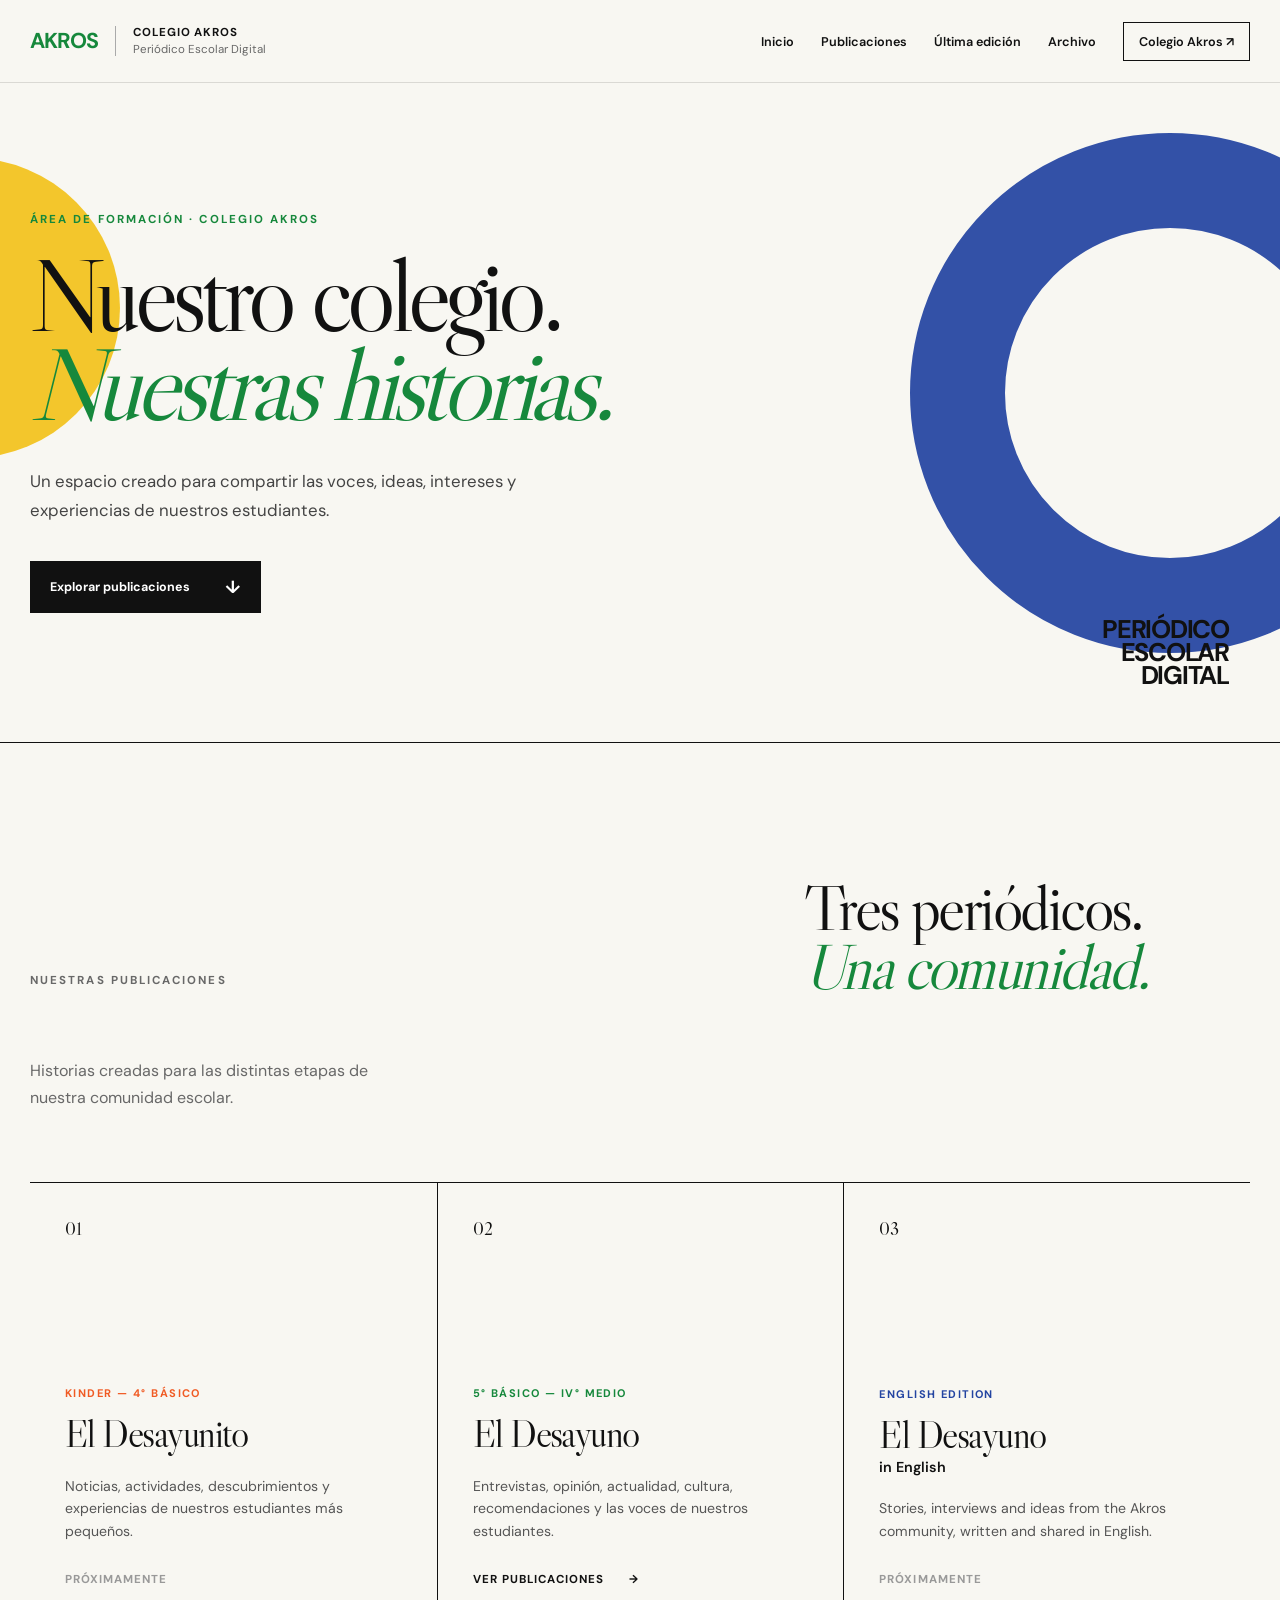
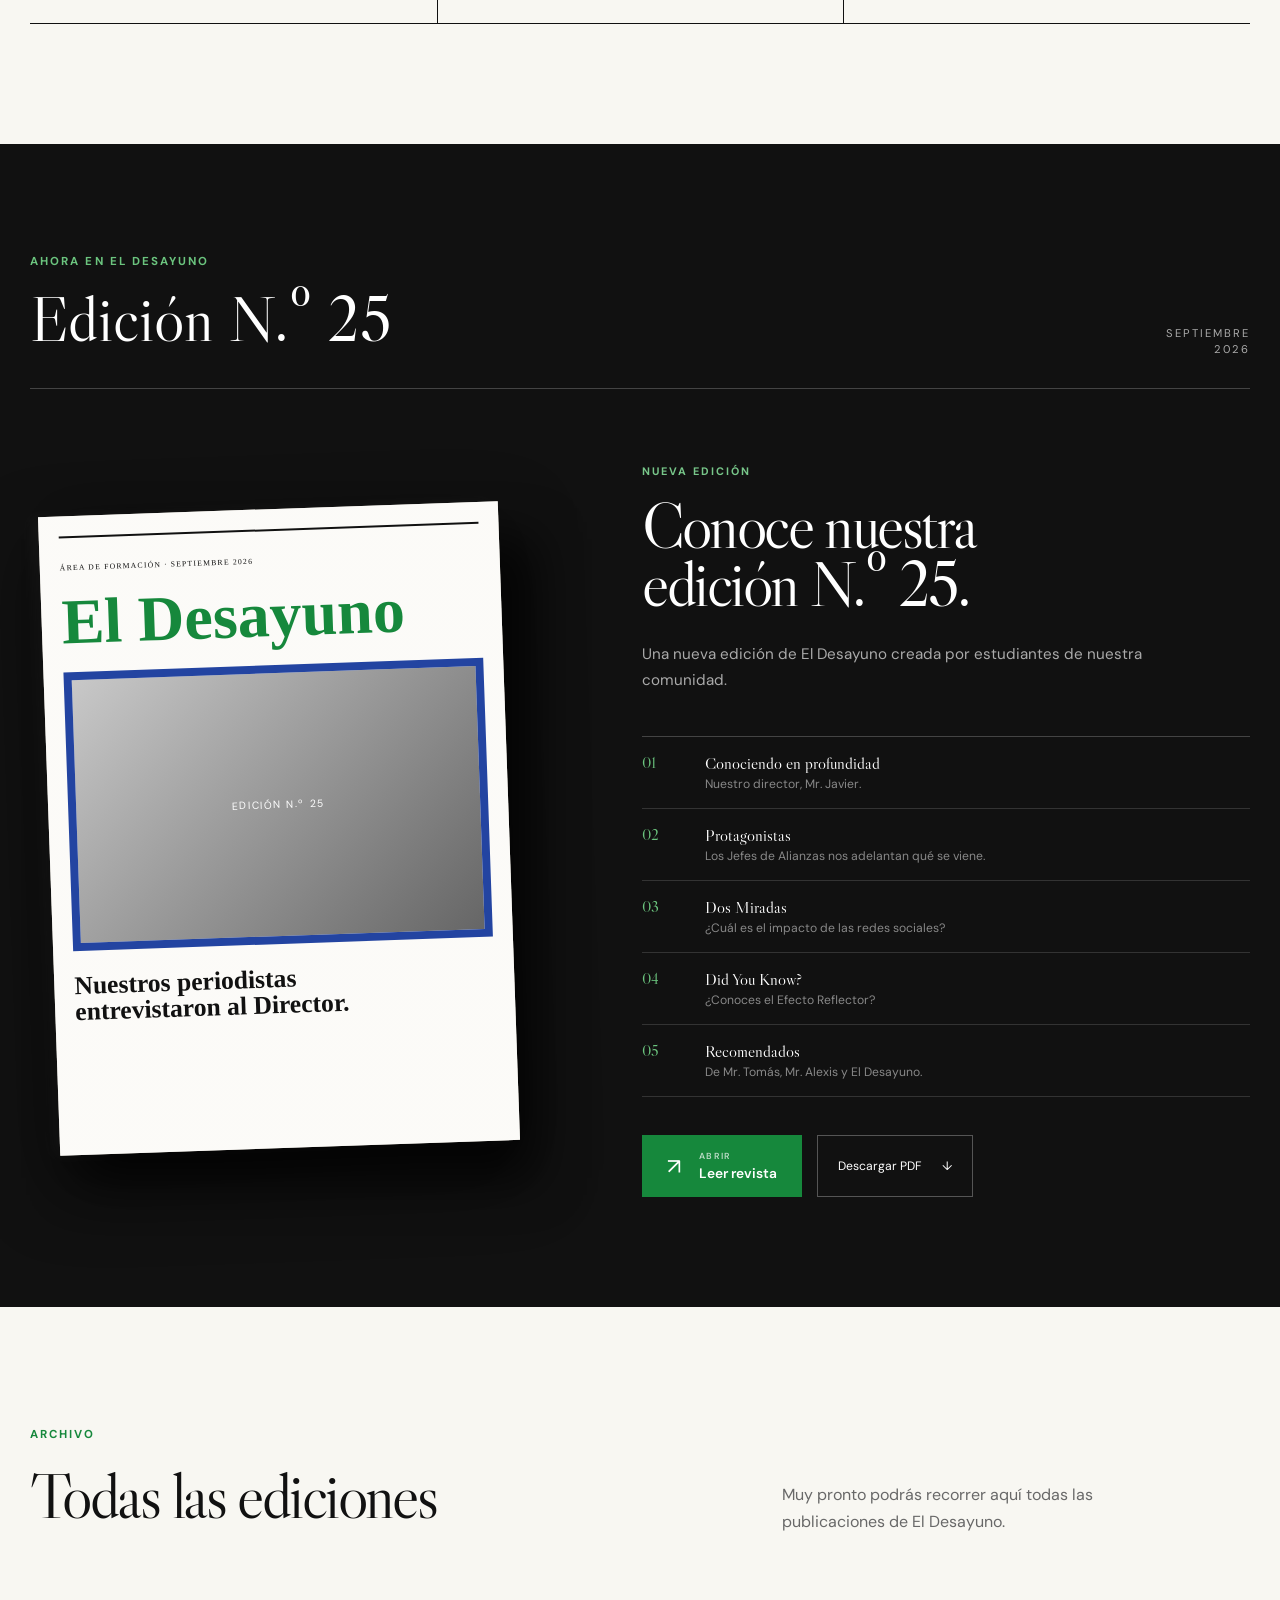
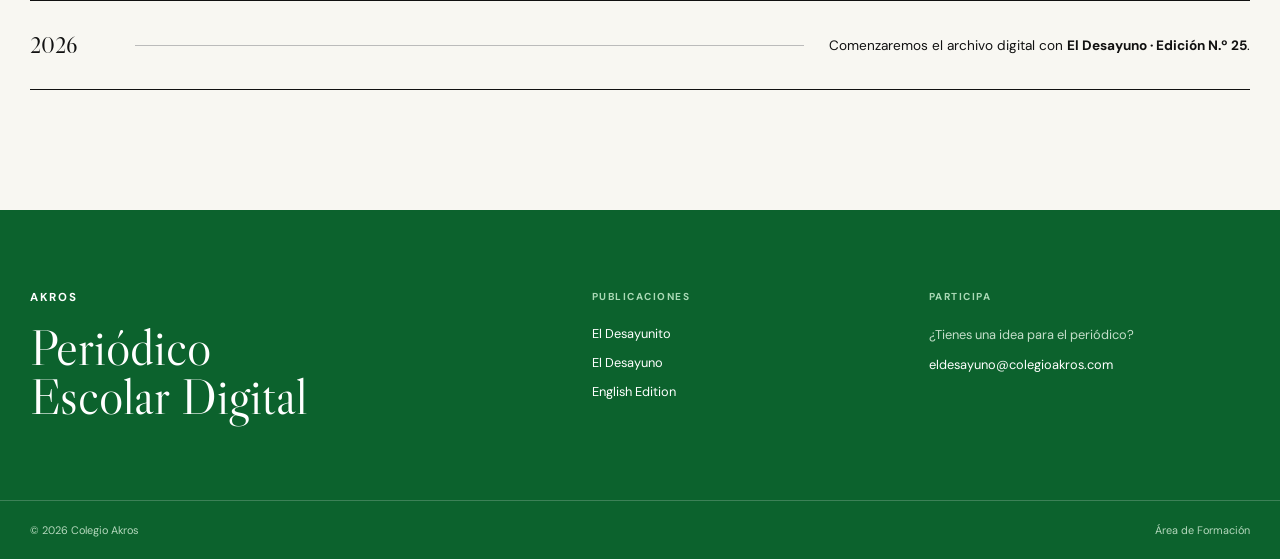
==== index.html @ 1c9f4690 "Despliegue Periódico Akros" ====
<!DOCTYPE html>
<html lang="es">
<head>
  <meta charset="UTF-8">

  <meta
    name="viewport"
    content="width=device-width, initial-scale=1.0"
  >

  <meta
    name="description"
    content="Periódico Escolar Digital del Colegio Akros. El Desayunito, El Desayuno y English Edition."
  >

  <title>Periódico Escolar Digital | Colegio Akros</title>

  <link rel="stylesheet" href="styles.css">
</head>

<body>

  <!-- =====================================================
       HEADER
  ====================================================== -->

  <header class="site-header">

    <div class="header-inner">

      <a href="index.html" class="brand" aria-label="Inicio">
        <div class="brand-mark">
          AKROS
        </div>

        <div class="brand-text">
          <span class="brand-school">Colegio Akros</span>
          <span class="brand-project">Periódico Escolar Digital</span>
        </div>
      </a>

      <button
        class="menu-button"
        id="menuButton"
        aria-label="Abrir menú"
        aria-expanded="false"
      >
        <span></span>
        <span></span>
        <span></span>
      </button>

      <nav class="main-nav" id="mainNav">
        <a href="#inicio">Inicio</a>
        <a href="#publicaciones">Publicaciones</a>
        <a href="#ultima-edicion">Última edición</a>
        <a href="#archivo">Archivo</a>

        <a
          href="https://www.colegioakros.cl/"
          target="_blank"
          rel="noopener noreferrer"
          class="nav-school"
        >
          Colegio Akros ↗
        </a>
      </nav>

    </div>

  </header>


  <main>

    <!-- =====================================================
         HERO
    ====================================================== -->

    <section class="hero" id="inicio">

      <div class="hero-decoration hero-decoration-left"></div>
      <div class="hero-decoration hero-decoration-right"></div>

      <div class="hero-content">

        <p class="eyebrow">
          Área de Formación · Colegio Akros
        </p>

        <h1>
          Nuestro colegio.<br>
          <em>Nuestras historias.</em>
        </h1>

        <p class="hero-description">
          Un espacio creado para compartir las voces, ideas,
          intereses y experiencias de nuestros estudiantes.
        </p>

        <a href="#publicaciones" class="primary-button">
          Explorar publicaciones
          <span>↓</span>
        </a>

      </div>

      <div class="hero-label">
        PERIÓDICO<br>
        ESCOLAR<br>
        DIGITAL
      </div>

    </section>


    <!-- =====================================================
         TRES PUBLICACIONES
    ====================================================== -->

    <section class="publications-section" id="publicaciones">

      <div class="section-heading">

        <p class="section-kicker">
          Nuestras publicaciones
        </p>

        <h2>
          Tres periódicos.<br>
          <span>Una comunidad.</span>
        </h2>

        <p>
          Historias creadas para las distintas etapas
          de nuestra comunidad escolar.
        </p>

      </div>


      <div class="publication-grid">

        <!-- DESAYUNITO -->

        <article class="publication-card desayunito-card">

          <div class="publication-number">
            01
          </div>

          <div class="publication-card-content">

            <span class="publication-audience">
              Kinder — 4° básico
            </span>

            <h3>El Desayunito</h3>

            <p>
              Noticias, actividades, descubrimientos y
              experiencias de nuestros estudiantes más pequeños.
            </p>

            <span class="publication-status">
              Próximamente
            </span>

          </div>

        </article>


        <!-- EL DESAYUNO -->

        <article class="publication-card desayuno-card">

          <div class="publication-number">
            02
          </div>

          <div class="publication-card-content">

            <span class="publication-audience">
              5° básico — IV° medio
            </span>

            <h3>El Desayuno</h3>

            <p>
              Entrevistas, opinión, actualidad, cultura,
              recomendaciones y las voces de nuestros estudiantes.
            </p>

            <a href="#ultima-edicion" class="publication-link">
              Ver publicaciones
              <span>→</span>
            </a>

          </div>

        </article>


        <!-- ENGLISH -->

        <article class="publication-card english-card">

          <div class="publication-number">
            03
          </div>

          <div class="publication-card-content">

            <span class="publication-audience">
              English Edition
            </span>

            <h3>
              El Desayuno
              <small>in English</small>
            </h3>

            <p>
              Stories, interviews and ideas from the Akros
              community, written and shared in English.
            </p>

            <span class="publication-status">
              Próximamente
            </span>

          </div>

        </article>

      </div>

    </section>


    <!-- =====================================================
         EDICIÓN DESTACADA
    ====================================================== -->

    <section class="featured-edition" id="ultima-edicion">

      <div class="featured-heading">

        <div>
          <p class="section-kicker">
            Ahora en El Desayuno
          </p>

          <h2>
            Edición N.º 25
          </h2>
        </div>

        <div class="featured-date">
          SEPTIEMBRE<br>
          2026
        </div>

      </div>


      <div class="featured-layout">

        <!-- PORTADA -->

        <div class="magazine-preview">

          <div class="magazine-shadow"></div>

          <div class="magazine-cover">

            <!--
              Más adelante reemplazaremos este contenido
              por la imagen real de la portada.
            -->

            <div class="cover-placeholder">

              <span class="cover-top">
                ÁREA DE FORMACIÓN · SEPTIEMBRE 2026
              </span>

              <h3>El Desayuno</h3>

              <div class="cover-image-placeholder">
                <span>EDICIÓN N.º 25</span>
              </div>

              <strong>
                Nuestros periodistas<br>
                entrevistaron al Director.
              </strong>

            </div>

          </div>

        </div>


        <!-- INFORMACIÓN -->

        <div class="featured-content">

          <span class="featured-tag">
            NUEVA EDICIÓN
          </span>

          <h3>
            Conoce nuestra<br>
            edición N.º 25.
          </h3>

          <p class="featured-intro">
            Una nueva edición de El Desayuno creada por
            estudiantes de nuestra comunidad.
          </p>


          <div class="edition-topics">

            <div class="topic">
              <span>01</span>

              <div>
                <strong>Conociendo en profundidad</strong>
                <p>Nuestro director, Mr. Javier.</p>
              </div>
            </div>


            <div class="topic">
              <span>02</span>

              <div>
                <strong>Protagonistas</strong>
                <p>
                  Los Jefes de Alianzas nos adelantan
                  qué se viene.
                </p>
              </div>
            </div>


            <div class="topic">
              <span>03</span>

              <div>
                <strong>Dos Miradas</strong>
                <p>
                  ¿Cuál es el impacto de las redes sociales?
                </p>
              </div>
            </div>


            <div class="topic">
              <span>04</span>

              <div>
                <strong>Did You Know?</strong>
                <p>¿Conoces el Efecto Reflector?</p>
              </div>
            </div>


            <div class="topic">
              <span>05</span>

              <div>
                <strong>Recomendados</strong>
                <p>
                  De Mr. Tomás, Mr. Alexis y El Desayuno.
                </p>
              </div>
            </div>

          </div>


          <div class="featured-actions">

            <a
              href="revista.html?edicion=25"
              class="read-button"
            >
              <span class="read-icon">↗</span>

              <span>
                <small>ABRIR</small>
                Leer revista
              </span>
            </a>

            <a
              href="ediciones/desayuno/25/el-desayuno-25.pdf"
              class="download-button"
              download
            >
              Descargar PDF
              <span>↓</span>
            </a>

          </div>

        </div>

      </div>

    </section>


    <!-- =====================================================
         ARCHIVO
    ====================================================== -->

    <section class="archive-section" id="archivo">

      <div class="archive-heading">

        <div>
          <p class="section-kicker">
            Archivo
          </p>

          <h2>
            Todas las ediciones
          </h2>
        </div>

        <p>
          Muy pronto podrás recorrer aquí todas las
          publicaciones de El Desayuno.
        </p>

      </div>


      <div class="archive-placeholder">

        <span>2026</span>

        <div class="archive-line"></div>

        <p>
          Comenzaremos el archivo digital con
          <strong>El Desayuno · Edición N.º 25</strong>.
        </p>

      </div>

    </section>

  </main>


  <!-- =====================================================
       FOOTER
  ====================================================== -->

  <footer class="site-footer">

    <div class="footer-main">

      <div class="footer-brand">

        <span class="footer-akros">
          AKROS
        </span>

        <h2>
          Periódico<br>
          Escolar Digital
        </h2>

      </div>


      <div class="footer-publications">

        <p>PUBLICACIONES</p>

        <a href="#publicaciones">
          El Desayunito
        </a>

        <a href="#ultima-edicion">
          El Desayuno
        </a>

        <a href="#publicaciones">
          English Edition
        </a>

      </div>


      <div class="footer-contact">

        <p>PARTICIPA</p>

        <span>
          ¿Tienes una idea para el periódico?
        </span>

        <a href="mailto:eldesayuno@colegioakros.com">
          eldesayuno@colegioakros.com
        </a>

      </div>

    </div>


    <div class="footer-bottom">

      <span>
        © 2026 Colegio Akros
      </span>

      <span>
        Área de Formación
      </span>

    </div>

  </footer>


  <script src="app.js"></script>

</body>
</html>
---- styles.css ----
/* =========================================================
   PERIÓDICO ESCOLAR DIGITAL · COLEGIO AKROS
   styles.css
========================================================= */

@import url('https://fonts.googleapis.com/css2?family=DM+Sans:wght@400;500;600;700&family=Libre+Caslon+Display&display=swap');

:root {
  --green: #16883c;
  --green-dark: #0c622d;
  --blue: #2344a1;
  --orange: #f05b24;
  --yellow: #f4c31c;
  --cream: #f3eddb;
  --paper: #f8f7f2;
  --white: #ffffff;
  --black: #111111;
  --grey: #686868;
  --light-grey: #deded9;

  --serif: "Libre Caslon Display", Georgia, serif;
  --sans: "DM Sans", Arial, sans-serif;

  --max-width: 1280px;
}

/* =========================================================
   RESET
========================================================= */

* {
  margin: 0;
  padding: 0;
  box-sizing: border-box;
}

html {
  scroll-behavior: smooth;
}

body {
  font-family: var(--sans);
  background: var(--paper);
  color: var(--black);
  overflow-x: hidden;
}

a {
  color: inherit;
  text-decoration: none;
}

button {
  font: inherit;
}

img {
  display: block;
  max-width: 100%;
}

/* =========================================================
   HEADER
========================================================= */

.site-header {
  position: sticky;
  top: 0;
  z-index: 1000;
  background: rgba(248, 247, 242, 0.95);
  backdrop-filter: blur(15px);
  border-bottom: 1px solid rgba(0, 0, 0, 0.12);
}

.header-inner {
  max-width: var(--max-width);
  min-height: 82px;
  margin: auto;
  padding: 0 30px;

  display: flex;
  align-items: center;
  justify-content: space-between;
}

.brand {
  display: flex;
  align-items: center;
  gap: 17px;
}

.brand-mark {
  font-size: 1.35rem;
  font-weight: 700;
  letter-spacing: -1px;
  color: var(--green);
}

.brand-text {
  display: flex;
  flex-direction: column;
  border-left: 1px solid #aaa;
  padding-left: 17px;
  line-height: 1.2;
}

.brand-school {
  font-size: 0.72rem;
  font-weight: 700;
  text-transform: uppercase;
  letter-spacing: 0.08em;
}

.brand-project {
  margin-top: 3px;
  color: var(--grey);
  font-size: 0.72rem;
}

.main-nav {
  display: flex;
  align-items: center;
  gap: 27px;

  font-size: 0.79rem;
  font-weight: 600;
}

.main-nav a {
  position: relative;
}

.main-nav a:not(.nav-school)::after {
  content: "";
  position: absolute;
  height: 1px;
  width: 0;
  left: 0;
  bottom: -5px;
  background: var(--black);
  transition: width 0.25s ease;
}

.main-nav a:hover::after {
  width: 100%;
}

.nav-school {
  border: 1px solid var(--black);
  padding: 10px 15px;
  transition: 0.2s;
}

.nav-school:hover {
  color: white;
  background: var(--black);
}

.menu-button {
  display: none;
  border: 0;
  background: transparent;
  cursor: pointer;
}

.menu-button span {
  display: block;
  width: 25px;
  height: 2px;
  margin: 5px;
  background: var(--black);
}

/* =========================================================
   HERO
========================================================= */

.hero {
  min-height: 660px;
  position: relative;
  overflow: hidden;

  display: flex;
  align-items: center;

  padding: 100px max(30px, calc((100vw - var(--max-width)) / 2 + 30px));

  border-bottom: 1px solid var(--black);
}

.hero-content {
  position: relative;
  z-index: 3;
  width: min(790px, 75%);
}

.eyebrow,
.section-kicker {
  color: var(--green);
  font-size: 0.72rem;
  font-weight: 700;
  text-transform: uppercase;
  letter-spacing: 0.18em;
}

.hero h1 {
  margin-top: 24px;

  font-family: var(--serif);
  font-size: clamp(4.4rem, 8vw, 7.7rem);
  line-height: 0.87;
  letter-spacing: -0.055em;
  font-weight: 400;
}

.hero h1 em {
  color: var(--green);
  font-style: italic;
  font-weight: 400;
}

.hero-description {
  width: min(520px, 100%);
  margin-top: 38px;

  font-size: 1.05rem;
  line-height: 1.7;
  color: #444;
}

.primary-button {
  display: inline-flex;
  align-items: center;
  gap: 35px;

  margin-top: 37px;
  padding: 15px 20px;

  color: white;
  background: var(--black);

  font-size: 0.78rem;
  font-weight: 700;

  transition: 0.25s;
}

.primary-button span {
  font-size: 1.1rem;
}

.primary-button:hover {
  background: var(--green);
}

.hero-label {
  position: absolute;
  right: 4%;
  bottom: 55px;

  z-index: 2;

  font-size: clamp(1.2rem, 2vw, 2rem);
  line-height: 0.9;
  font-weight: 700;
  text-align: right;
  letter-spacing: -0.05em;
}

.hero-decoration {
  position: absolute;
  border-radius: 50%;
  opacity: 0.92;
}

.hero-decoration-left {
  width: 300px;
  height: 300px;
  left: -180px;
  top: 75px;
  background: var(--yellow);
}

.hero-decoration-right {
  width: 520px;
  height: 520px;
  right: -150px;
  top: 50px;
  border: 95px solid var(--blue);
}

/* =========================================================
   PUBLICACIONES
========================================================= */

.publications-section {
  max-width: var(--max-width);
  margin: auto;
  padding: 120px 30px;
}

.section-heading {
  display: grid;
  grid-template-columns: 1.6fr 1fr;
  gap: 60px;
  align-items: end;
  margin-bottom: 65px;
}

.section-heading h2 {
  margin-top: 16px;
  font-family: var(--serif);
  font-weight: 400;
  font-size: clamp(3.2rem, 5vw, 5.4rem);
  line-height: 0.92;
  letter-spacing: -0.04em;
}

.section-heading h2 span {
  color: var(--green);
  font-style: italic;
}

.section-heading > p {
  max-width: 390px;
  padding-bottom: 6px;
  line-height: 1.7;
  color: var(--grey);
}

.publication-grid {
  display: grid;
  grid-template-columns: repeat(3, 1fr);
  border-top: 1px solid var(--black);
  border-bottom: 1px solid var(--black);
}

.publication-card {
  min-height: 440px;
  position: relative;
  padding: 35px;

  display: flex;
  flex-direction: column;
  justify-content: space-between;

  transition:
    transform 0.25s ease,
    background 0.25s ease;
}

.publication-card + .publication-card {
  border-left: 1px solid var(--black);
}

.publication-card:hover {
  transform: translateY(-8px);
}

.desayunito-card:hover {
  background: #fff1dd;
}

.desayuno-card:hover {
  background: #e8f2e7;
}

.english-card:hover {
  background: #e8edfa;
}

.publication-number {
  font-family: var(--serif);
  font-size: 1.1rem;
}

.publication-card-content {
  margin-top: auto;
}

.publication-audience {
  display: inline-block;
  margin-bottom: 16px;

  font-size: 0.69rem;
  font-weight: 700;
  letter-spacing: 0.13em;
  text-transform: uppercase;
}

.desayunito-card .publication-audience {
  color: var(--orange);
}

.desayuno-card .publication-audience {
  color: var(--green);
}

.english-card .publication-audience {
  color: var(--blue);
}

.publication-card h3 {
  font-family: var(--serif);
  font-size: clamp(2.4rem, 3vw, 3.5rem);
  font-weight: 400;
  letter-spacing: -0.04em;
  line-height: 0.95;
}

.publication-card h3 small {
  display: block;
  margin-top: 8px;
  font-family: var(--sans);
  font-size: 0.9rem;
  font-weight: 600;
  letter-spacing: 0;
}

.publication-card p {
  margin-top: 22px;
  line-height: 1.6;
  color: #555;
  font-size: 0.88rem;
}

.publication-link,
.publication-status {
  display: inline-flex;
  margin-top: 30px;

  font-size: 0.72rem;
  font-weight: 700;
  text-transform: uppercase;
  letter-spacing: 0.09em;
}

.publication-link {
  align-items: center;
  gap: 25px;
}

.publication-link span {
  transition: transform 0.2s;
}

.publication-link:hover span {
  transform: translateX(7px);
}

.publication-status {
  color: #999;
}

/* =========================================================
   EDICIÓN DESTACADA
========================================================= */

.featured-edition {
  background: #111;
  color: white;
  padding: 110px max(30px, calc((100vw - var(--max-width)) / 2 + 30px));
}

.featured-heading {
  display: flex;
  justify-content: space-between;
  align-items: end;

  padding-bottom: 30px;
  border-bottom: 1px solid #444;
}

.featured-heading .section-kicker {
  color: #6bc47e;
}

.featured-heading h2 {
  margin-top: 10px;

  font-family: var(--serif);
  font-size: clamp(3rem, 5vw, 5rem);
  font-weight: 400;
}

.featured-date {
  color: #aaa;
  text-align: right;
  font-size: 0.7rem;
  line-height: 1.5;
  letter-spacing: 0.18em;
}

.featured-layout {
  display: grid;
  grid-template-columns: minmax(320px, 0.9fr) minmax(420px, 1.1fr);
  gap: clamp(60px, 9vw, 140px);
  align-items: center;

  padding-top: 70px;
}

/* Revista */

.magazine-preview {
  position: relative;
  width: min(100%, 460px);
  margin: auto;
}

.magazine-shadow {
  position: absolute;
  inset: 30px -25px -30px 30px;
  background: rgba(0, 0, 0, 0.65);
  filter: blur(25px);
}

.magazine-cover {
  position: relative;
  z-index: 2;

  aspect-ratio: 0.72;
  padding: 20px;

  color: var(--black);
  background:
    linear-gradient(rgba(255,255,255,.8), rgba(255,255,255,.8)),
    #eee9dd;

  box-shadow:
    0 30px 70px rgba(0,0,0,.55),
    -8px 0 15px rgba(255,255,255,.04);

  transform: rotate(-2deg);
  transition: transform 0.35s ease;
}

.magazine-preview:hover .magazine-cover {
  transform: rotate(0deg) translateY(-6px);
}

.cover-placeholder {
  height: 100%;
  border-top: 2px solid var(--black);
  padding-top: 16px;
}

.cover-top {
  font-family: Georgia, serif;
  font-size: 0.48rem;
  letter-spacing: 0.16em;
}

.cover-placeholder h3 {
  color: var(--green);
  margin: 15px 0 18px;

  font-family: Georgia, serif;
  font-size: clamp(3rem, 5vw, 5rem);
  line-height: 1;
}

.cover-image-placeholder {
  height: 48%;
  margin-bottom: 22px;

  display: flex;
  justify-content: center;
  align-items: center;

  border: 8px solid var(--blue);
  background:
    linear-gradient(135deg, #c8c8c8, #666);

  color: white;
  font-size: 0.65rem;
  letter-spacing: 0.15em;
}

.cover-placeholder strong {
  font-family: Georgia, serif;
  font-size: clamp(1.3rem, 2vw, 2rem);
  line-height: 1;
}

/* Contenido edición */

.featured-tag {
  color: #78c78a;
  font-size: 0.68rem;
  font-weight: 700;
  letter-spacing: 0.18em;
}

.featured-content > h3 {
  margin-top: 17px;

  font-family: var(--serif);
  font-size: clamp(3.3rem, 5vw, 5.5rem);
  line-height: 0.9;
  font-weight: 400;
  letter-spacing: -0.04em;
}

.featured-intro {
  max-width: 500px;
  margin-top: 30px;

  color: #aaa;
  font-size: 0.95rem;
  line-height: 1.7;
}

.edition-topics {
  margin-top: 42px;
  border-top: 1px solid #444;
}

.topic {
  display: grid;
  grid-template-columns: 48px 1fr;
  gap: 15px;

  padding: 16px 0;
  border-bottom: 1px solid #333;
}

.topic > span {
  color: #6bc47e;
  font-family: var(--serif);
  font-size: 0.95rem;
}

.topic strong {
  display: block;
  font-family: var(--serif);
  font-size: 1.05rem;
  font-weight: 400;
}

.topic p {
  margin-top: 3px;
  color: #888;
  font-size: 0.76rem;
}

.featured-actions {
  display: flex;
  gap: 15px;
  margin-top: 38px;
}

.read-button {
  display: flex;
  align-items: center;
  gap: 18px;

  background: var(--green);
  padding: 15px 25px;

  transition: 0.25s;
}

.read-button:hover {
  background: #20a34b;
  transform: translateY(-2px);
}

.read-icon {
  font-size: 1.4rem;
}

.read-button small {
  display: block;
  margin-bottom: 2px;

  font-size: 0.55rem;
  letter-spacing: 0.13em;
  opacity: 0.7;
}

.read-button span:last-child {
  font-size: 0.86rem;
  font-weight: 600;
}

.download-button {
  display: flex;
  align-items: center;
  gap: 20px;

  border: 1px solid #555;
  padding: 15px 20px;

  font-size: 0.76rem;
  transition: 0.2s;
}

.download-button:hover {
  border-color: white;
}

/* =========================================================
   ARCHIVO
========================================================= */

.archive-section {
  max-width: var(--max-width);
  margin: auto;
  padding: 120px 30px;
}

.archive-heading {
  display: grid;
  grid-template-columns: 1.5fr 1fr;
  gap: 50px;
  align-items: end;
}

.archive-heading h2 {
  margin-top: 14px;

  font-family: var(--serif);
  font-size: clamp(3rem, 5vw, 5rem);
  font-weight: 400;
  letter-spacing: -0.04em;
}

.archive-heading > p {
  max-width: 390px;
  color: var(--grey);
  line-height: 1.7;
}

.archive-placeholder {
  display: grid;
  grid-template-columns: 80px 1fr auto;
  gap: 25px;
  align-items: center;

  margin-top: 65px;
  padding: 30px 0;

  border-top: 1px solid var(--black);
  border-bottom: 1px solid var(--black);
}

.archive-placeholder > span {
  font-family: var(--serif);
  font-size: 1.4rem;
}

.archive-line {
  height: 1px;
  background: #bbb;
}

.archive-placeholder p {
  font-size: 0.85rem;
}

/* =========================================================
   FOOTER
========================================================= */

.site-footer {
  color: white;
  background: var(--green-dark);
}

.footer-main {
  max-width: var(--max-width);
  margin: auto;
  padding: 80px 30px;

  display: grid;
  grid-template-columns: 1.5fr 0.8fr 1fr;
  gap: 80px;
}

.footer-akros {
  display: block;
  margin-bottom: 18px;

  font-size: 0.72rem;
  font-weight: 700;
  letter-spacing: 0.15em;
}

.footer-brand h2 {
  font-family: var(--serif);
  font-size: clamp(2.5rem, 4vw, 4rem);
  line-height: 0.95;
  font-weight: 400;
}

.footer-publications,
.footer-contact {
  display: flex;
  flex-direction: column;
  gap: 12px;

  font-size: 0.8rem;
}

.footer-publications > p,
.footer-contact > p {
  margin-bottom: 10px;

  color: #aad9b5;
  font-size: 0.63rem;
  font-weight: 700;
  letter-spacing: 0.15em;
}

.footer-publications a:hover,
.footer-contact a:hover {
  text-decoration: underline;
}

.footer-contact span {
  color: #c5dfcb;
  line-height: 1.5;
}

.footer-bottom {
  max-width: var(--max-width);
  margin: auto;
  padding: 22px 30px;

  display: flex;
  justify-content: space-between;

  border-top: 1px solid rgba(255,255,255,.2);

  color: #b5d8bd;
  font-size: 0.68rem;
}

/* =========================================================
   RESPONSIVE
========================================================= */

@media (max-width: 900px) {

  .menu-button {
    display: block;
  }

  .main-nav {
    display: none;

    position: absolute;
    top: 82px;
    left: 0;
    right: 0;

    padding: 25px 30px;
    flex-direction: column;
    align-items: stretch;
    gap: 20px;

    background: var(--paper);
    border-bottom: 1px solid var(--black);
  }

  .main-nav.open {
    display: flex;
  }

  .nav-school {
    text-align: center;
  }

  .hero {
    min-height: 620px;
  }

  .hero-content {
    width: 100%;
  }

  .hero-label {
    display: none;
  }

  .hero-decoration-right {
    opacity: 0.18;
  }

  .section-heading,
  .archive-heading {
    grid-template-columns: 1fr;
    gap: 25px;
  }

  .publication-grid {
    grid-template-columns: 1fr;
  }

  .publication-card {
    min-height: 330px;
  }

  .publication-card + .publication-card {
    border-left: 0;
    border-top: 1px solid var(--black);
  }

  .featured-layout {
    grid-template-columns: 1fr;
  }

  .magazine-preview {
    width: min(80%, 430px);
  }

  .footer-main {
    grid-template-columns: 1fr 1fr;
  }

  .footer-brand {
    grid-column: 1 / -1;
  }
}

@media (max-width: 600px) {

  .header-inner {
    min-height: 70px;
    padding: 0 20px;
  }

  .brand-text {
    display: none;
  }

  .main-nav {
    top: 70px;
  }

  .hero {
    min-height: 590px;
    padding: 80px 20px;
  }

  .hero h1 {
    font-size: clamp(3.6rem, 17vw, 5.2rem);
  }

  .hero-description {
    font-size: 0.94rem;
  }

  .publications-section,
  .archive-section {
    padding: 85px 20px;
  }

  .publication-card {
    padding: 28px 20px;
  }

  .featured-edition {
    padding: 80px 20px;
  }

  .featured-heading {
    align-items: start;
  }

  .featured-date {
    font-size: 0.55rem;
  }

  .magazine-preview {
    width: 92%;
  }

  .featured-actions {
    flex-direction: column;
  }

  .read-button,
  .download-button {
    justify-content: center;
  }

  .archive-placeholder {
    grid-template-columns: 1fr;
  }

  .archive-line {
    display: none;
  }

  .footer-main {
    padding: 60px 20px;
    grid-template-columns: 1fr;
    gap: 45px;
  }

  .footer-brand {
    grid-column: auto;
  }

  .footer-bottom {
    padding: 20px;
    flex-direction: column;
    gap: 7px;
  }
}
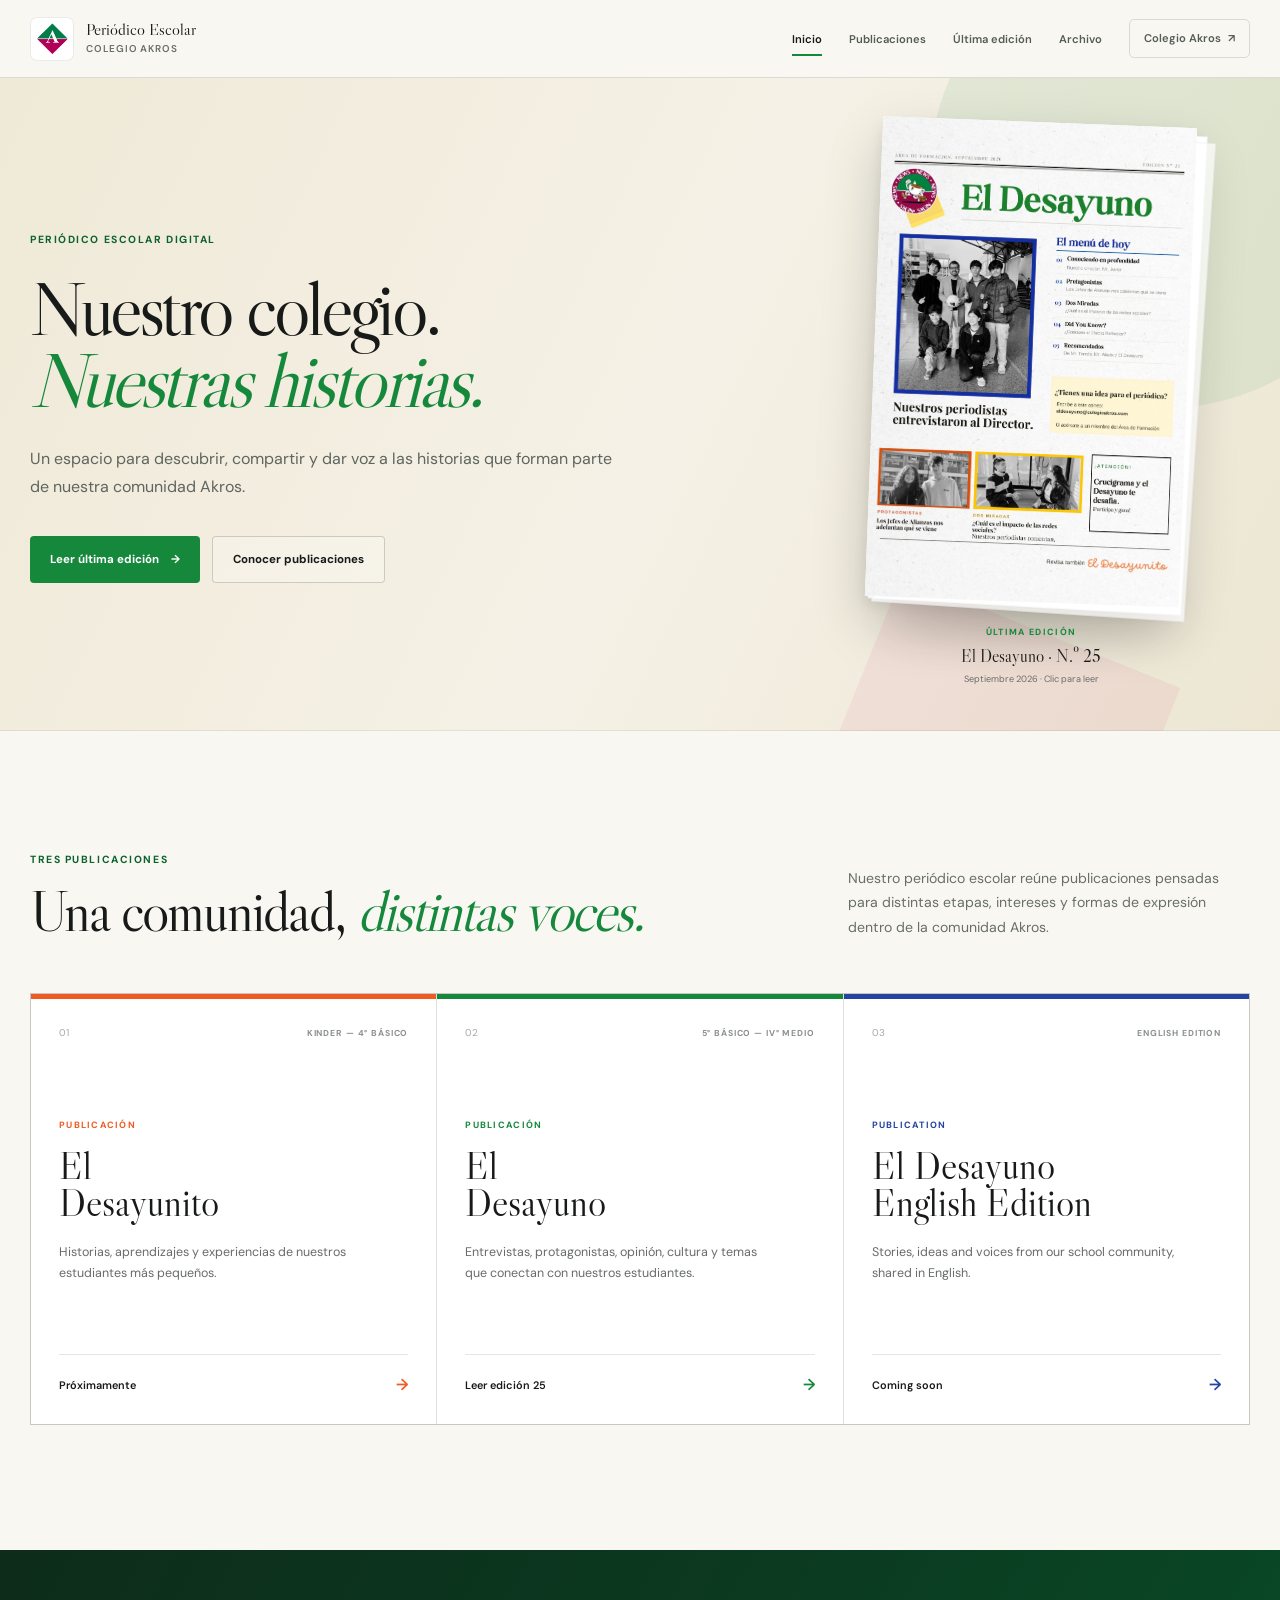
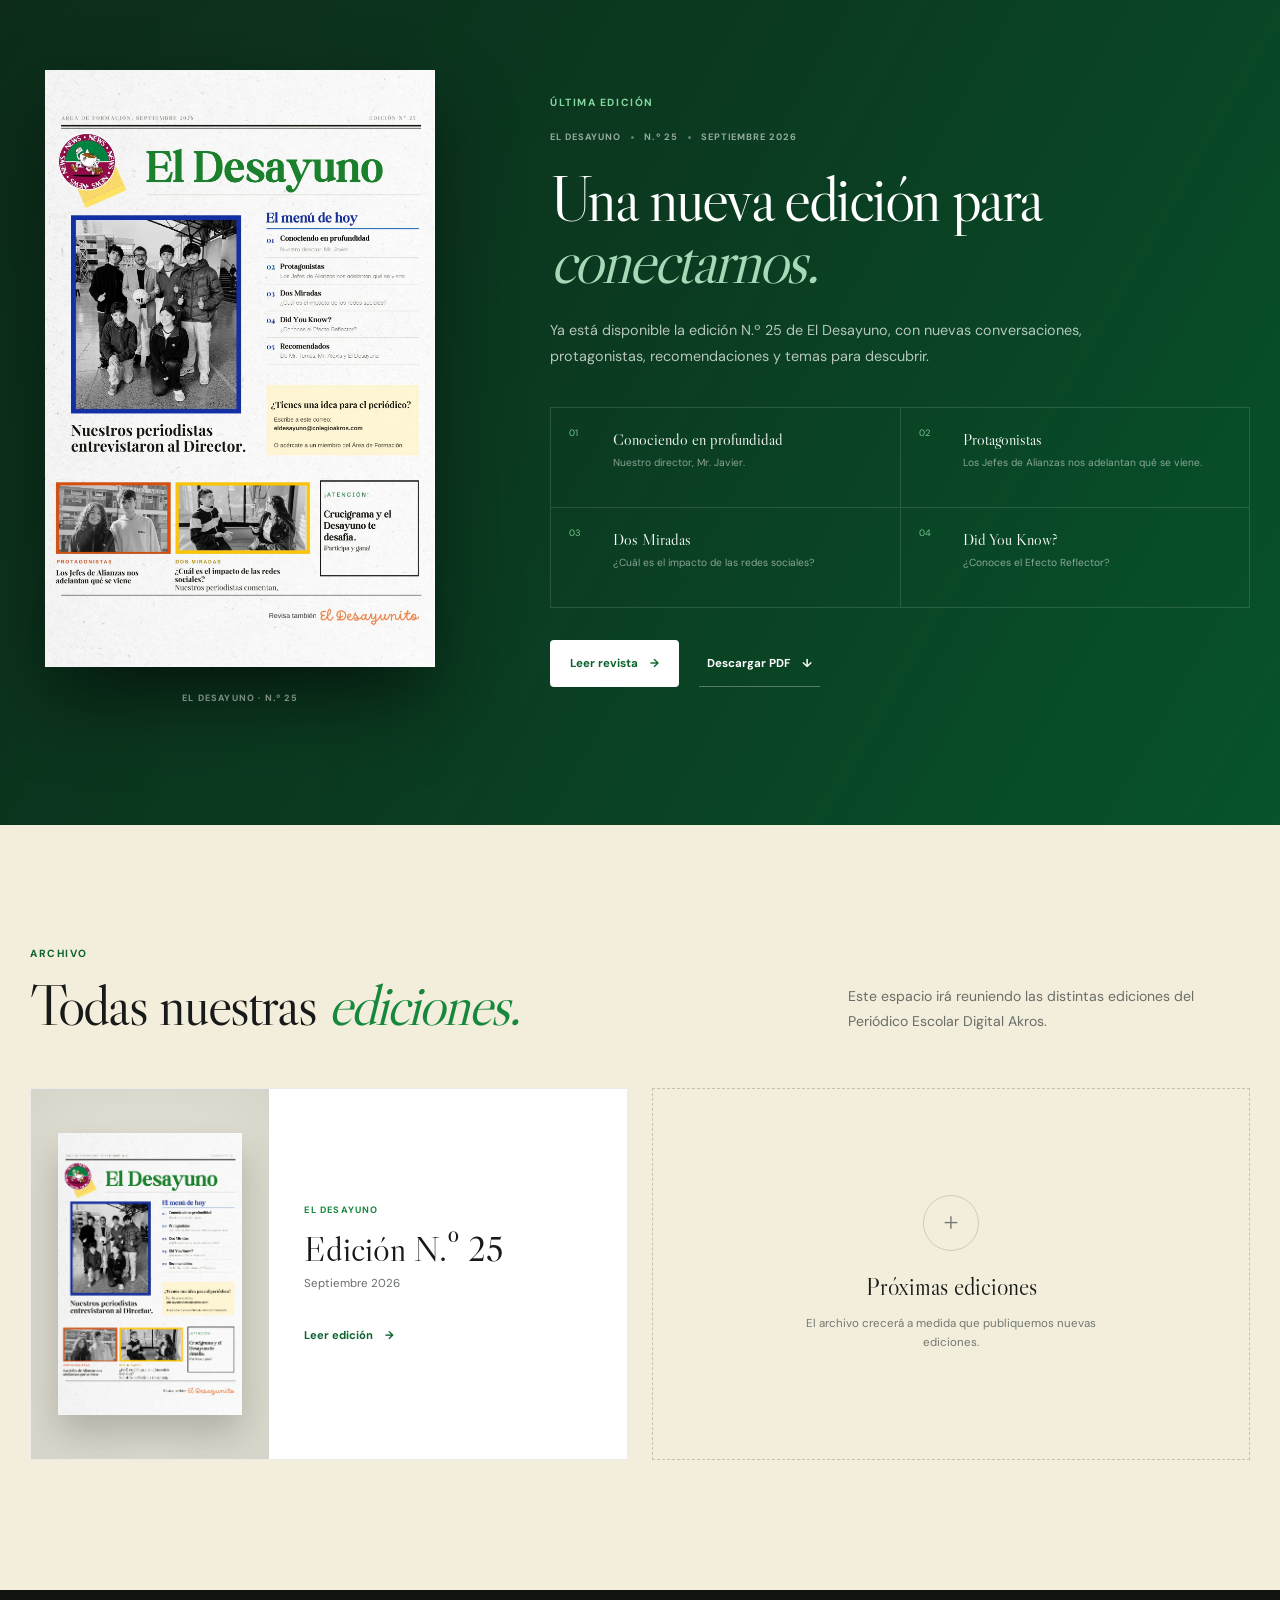
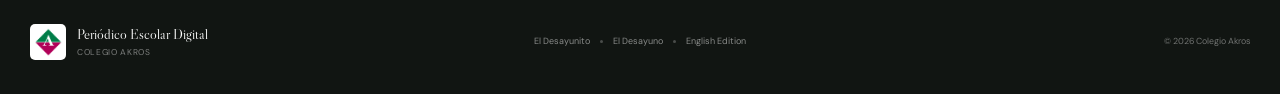
==== commit f4208686: "Mejora index.html" ====
--- a/index.html
+++ b/index.html
@@ -1,5 +1,6 @@
 <!DOCTYPE html>
 <html lang="es">
+
 <head>
   <meta charset="UTF-8">
 
@@ -10,13 +11,19 @@
 
   <meta
     name="description"
-    content="Periódico Escolar Digital del Colegio Akros. El Desayunito, El Desayuno y English Edition."
+    content="Periódico Escolar Digital del Colegio Akros. El Desayunito, El Desayuno y El Desayuno English Edition."
   >
 
-  <title>Periódico Escolar Digital | Colegio Akros</title>
-
-  <link rel="stylesheet" href="styles.css">
+  <title>
+    Periódico Escolar Digital | Colegio Akros
+  </title>
+
+  <link
+    rel="stylesheet"
+    href="styles.css"
+  >
 </head>
+
 
 <body>
 
@@ -26,44 +33,88 @@
 
   <header class="site-header">
 
-    <div class="header-inner">
-
-      <a href="index.html" class="brand" aria-label="Inicio">
-        <div class="brand-mark">
-          AKROS
-        </div>
+    <div class="header-container">
+
+      <a
+        href="#inicio"
+        class="brand"
+        aria-label="Periódico Escolar Digital Colegio Akros"
+      >
+
+        <div class="brand-logo">
+
+          <img
+            src="assets/logo-akros.png"
+            alt="Colegio Akros"
+          >
+
+        </div>
+
 
         <div class="brand-text">
-          <span class="brand-school">Colegio Akros</span>
-          <span class="brand-project">Periódico Escolar Digital</span>
-        </div>
+
+          <strong>
+            Periódico Escolar
+          </strong>
+
+          <span>
+            Colegio Akros
+          </span>
+
+        </div>
+
       </a>
+
 
       <button
         class="menu-button"
         id="menuButton"
+        type="button"
         aria-label="Abrir menú"
         aria-expanded="false"
       >
+
         <span></span>
         <span></span>
         <span></span>
+
       </button>
 
-      <nav class="main-nav" id="mainNav">
-        <a href="#inicio">Inicio</a>
-        <a href="#publicaciones">Publicaciones</a>
-        <a href="#ultima-edicion">Última edición</a>
-        <a href="#archivo">Archivo</a>
+
+      <nav
+        class="main-nav"
+        id="mainNav"
+      >
 
         <a
-          href="https://www.colegioakros.cl/"
+          href="#inicio"
+          class="active"
+        >
+          Inicio
+        </a>
+
+        <a href="#publicaciones">
+          Publicaciones
+        </a>
+
+        <a href="#ultima-edicion">
+          Última edición
+        </a>
+
+        <a href="#archivo">
+          Archivo
+        </a>
+
+        <a
+          href="https://www.colegioakros.com"
           target="_blank"
           rel="noopener noreferrer"
-          class="nav-school"
+          class="school-link"
         >
-          Colegio Akros ↗
+          Colegio Akros
+          <span>↗</span>
         </a>
+
       </nav>
 
     </div>
@@ -71,336 +122,519 @@
   </header>
 
 
+
+  <!-- =====================================================
+       HERO
+  ====================================================== -->
+
   <main>
 
-    <!-- =====================================================
-         HERO
-    ====================================================== -->
-
-    <section class="hero" id="inicio">
-
-      <div class="hero-decoration hero-decoration-left"></div>
-      <div class="hero-decoration hero-decoration-right"></div>
-
-      <div class="hero-content">
-
-        <p class="eyebrow">
-          Área de Formación · Colegio Akros
-        </p>
-
-        <h1>
-          Nuestro colegio.<br>
-          <em>Nuestras historias.</em>
-        </h1>
-
-        <p class="hero-description">
-          Un espacio creado para compartir las voces, ideas,
-          intereses y experiencias de nuestros estudiantes.
-        </p>
-
-        <a href="#publicaciones" class="primary-button">
-          Explorar publicaciones
-          <span>↓</span>
-        </a>
-
-      </div>
-
-      <div class="hero-label">
-        PERIÓDICO<br>
-        ESCOLAR<br>
-        DIGITAL
-      </div>
-
-    </section>
-
-
-    <!-- =====================================================
-         TRES PUBLICACIONES
-    ====================================================== -->
-
-    <section class="publications-section" id="publicaciones">
-
-      <div class="section-heading">
-
-        <p class="section-kicker">
-          Nuestras publicaciones
-        </p>
-
-        <h2>
-          Tres periódicos.<br>
-          <span>Una comunidad.</span>
-        </h2>
-
-        <p>
-          Historias creadas para las distintas etapas
-          de nuestra comunidad escolar.
-        </p>
-
-      </div>
-
-
-      <div class="publication-grid">
-
-        <!-- DESAYUNITO -->
-
-        <article class="publication-card desayunito-card">
-
-          <div class="publication-number">
-            01
-          </div>
-
-          <div class="publication-card-content">
-
-            <span class="publication-audience">
-              Kinder — 4° básico
-            </span>
-
-            <h3>El Desayunito</h3>
-
-            <p>
-              Noticias, actividades, descubrimientos y
-              experiencias de nuestros estudiantes más pequeños.
-            </p>
-
-            <span class="publication-status">
-              Próximamente
-            </span>
-
-          </div>
-
-        </article>
-
-
-        <!-- EL DESAYUNO -->
-
-        <article class="publication-card desayuno-card">
-
-          <div class="publication-number">
-            02
-          </div>
-
-          <div class="publication-card-content">
-
-            <span class="publication-audience">
-              5° básico — IV° medio
-            </span>
-
-            <h3>El Desayuno</h3>
-
-            <p>
-              Entrevistas, opinión, actualidad, cultura,
-              recomendaciones y las voces de nuestros estudiantes.
-            </p>
-
-            <a href="#ultima-edicion" class="publication-link">
-              Ver publicaciones
+    <section
+      class="hero"
+      id="inicio"
+    >
+
+      <div class="hero-decoration hero-decoration-one"></div>
+      <div class="hero-decoration hero-decoration-two"></div>
+
+
+      <div class="hero-container">
+
+        <div class="hero-content">
+
+          <span class="eyebrow">
+            PERIÓDICO ESCOLAR DIGITAL
+          </span>
+
+
+          <h1>
+            Nuestro colegio.<br>
+            <em>Nuestras historias.</em>
+          </h1>
+
+
+          <p class="hero-description">
+            Un espacio para descubrir, compartir y dar voz
+            a las historias que forman parte de nuestra
+            comunidad Akros.
+          </p>
+
+
+          <div class="hero-actions">
+
+            <a
+              href="revista.html?publicacion=desayuno&edicion=25"
+              class="primary-button"
+            >
+              Leer última edición
               <span>→</span>
             </a>
 
+
+            <a
+              href="#publicaciones"
+              class="secondary-button"
+            >
+              Conocer publicaciones
+            </a>
+
           </div>
 
-        </article>
-
-
-        <!-- ENGLISH -->
-
-        <article class="publication-card english-card">
-
-          <div class="publication-number">
-            03
+        </div>
+
+
+      <div class="hero-magazine">
+
+  <a
+    href="revista.html?publicacion=desayuno&edicion=25"
+    class="hero-magazine-cover"
+    aria-label="Leer El Desayuno edición número 25"
+  >
+
+    <img
+      src="assets/ediciones/desayuno/25/pagina-01.webp"
+      alt="Portada de El Desayuno edición número 25"
+    >
+
+  </a>
+
+
+  <div class="hero-magazine-info">
+
+    <span>
+      ÚLTIMA EDICIÓN
+    </span>
+
+    <strong>
+      El Desayuno · N.º 25
+    </strong>
+
+    <small>
+      Septiembre 2026 · Clic para leer
+    </small>
+
+  </div>
+
+</div>
+
           </div>
 
-          <div class="publication-card-content">
-
-            <span class="publication-audience">
-              English Edition
+        </div>
+
+      </div>
+
+    </section>
+
+
+
+    <!-- =====================================================
+         PUBLICACIONES
+    ====================================================== -->
+
+    <section
+      class="publications-section"
+      id="publicaciones"
+    >
+
+      <div class="section-container">
+
+        <div class="section-heading">
+
+          <div>
+
+            <span class="section-kicker">
+              TRES PUBLICACIONES
             </span>
 
-            <h3>
-              El Desayuno
-              <small>in English</small>
-            </h3>
-
-            <p>
-              Stories, interviews and ideas from the Akros
-              community, written and shared in English.
-            </p>
-
-            <span class="publication-status">
-              Próximamente
+            <h2>
+              Una comunidad,
+              <em>distintas voces.</em>
+            </h2>
+
+          </div>
+
+
+          <p>
+            Nuestro periódico escolar reúne publicaciones
+            pensadas para distintas etapas, intereses y
+            formas de expresión dentro de la comunidad Akros.
+          </p>
+
+        </div>
+
+
+
+        <div class="publication-grid">
+
+          <!-- ===============================================
+               EL DESAYUNITO
+          ================================================ -->
+
+          <article class="publication-card desayunito-card">
+
+            <div class="publication-card-top">
+
+              <span class="publication-number">
+                01
+              </span>
+
+              <span class="publication-level">
+                KINDER — 4° BÁSICO
+              </span>
+
+            </div>
+
+
+            <div class="publication-card-content">
+
+              <span class="publication-label">
+                PUBLICACIÓN
+              </span>
+
+              <h3>
+                El
+                <strong>Desayunito</strong>
+              </h3>
+
+              <p>
+                Historias, aprendizajes y experiencias
+                de nuestros estudiantes más pequeños.
+              </p>
+
+            </div>
+
+
+            <div class="publication-card-footer">
+
+              <span>
+                Próximamente
+              </span>
+
+              <span class="card-arrow">
+                →
+              </span>
+
+            </div>
+
+          </article>
+
+
+
+          <!-- ===============================================
+               EL DESAYUNO
+          ================================================ -->
+
+          <article class="publication-card desayuno-card">
+
+            <div class="publication-card-top">
+
+              <span class="publication-number">
+                02
+              </span>
+
+              <span class="publication-level">
+                5° BÁSICO — IV° MEDIO
+              </span>
+
+            </div>
+
+
+            <div class="publication-card-content">
+
+              <span class="publication-label">
+                PUBLICACIÓN
+              </span>
+
+              <h3>
+                El
+                <strong>Desayuno</strong>
+              </h3>
+
+              <p>
+                Entrevistas, protagonistas, opinión,
+                cultura y temas que conectan con
+                nuestros estudiantes.
+              </p>
+
+            </div>
+
+
+            <div class="publication-card-footer">
+
+              <a
+                href="revista.html?publicacion=desayuno&edicion=25"
+              >
+                Leer edición 25
+              </a>
+
+              <span class="card-arrow">
+                →
+              </span>
+
+            </div>
+
+          </article>
+
+
+
+          <!-- ===============================================
+               ENGLISH EDITION
+          ================================================ -->
+
+          <article class="publication-card english-card">
+
+            <div class="publication-card-top">
+
+              <span class="publication-number">
+                03
+              </span>
+
+              <span class="publication-level">
+                ENGLISH EDITION
+              </span>
+
+            </div>
+
+
+            <div class="publication-card-content">
+
+              <span class="publication-label">
+                PUBLICATION
+              </span>
+
+              <h3>
+                El Desayuno
+                <strong>English Edition</strong>
+              </h3>
+
+              <p>
+                Stories, ideas and voices from our
+                school community, shared in English.
+              </p>
+
+            </div>
+
+
+            <div class="publication-card-footer">
+
+              <span>
+                Coming soon
+              </span>
+
+              <span class="card-arrow">
+                →
+              </span>
+
+            </div>
+
+          </article>
+
+        </div>
+
+      </div>
+
+    </section>
+
+
+
+    <!-- =====================================================
+         ÚLTIMA EDICIÓN
+    ====================================================== -->
+
+    <section
+      class="featured-edition"
+      id="ultima-edicion"
+    >
+
+      <div class="section-container featured-container">
+
+
+        <!-- PORTADA REAL -->
+
+        <div class="featured-cover-area">
+
+          <div class="featured-cover-shadow"></div>
+
+
+          <a
+            href="revista.html?publicacion=desayuno&edicion=25"
+            class="featured-cover"
+            aria-label="Leer El Desayuno edición número 25"
+          >
+
+            <img
+              src="assets/ediciones/desayuno/25/pagina-01.webp"
+              alt="Portada El Desayuno, edición número 25"
+            >
+
+          </a>
+
+
+          <span class="cover-caption">
+            EL DESAYUNO · N.º 25
+          </span>
+
+        </div>
+
+
+
+        <!-- INFORMACIÓN -->
+
+        <div class="featured-content">
+
+          <span class="section-kicker">
+            ÚLTIMA EDICIÓN
+          </span>
+
+
+          <div class="edition-meta">
+
+            <span>
+              EL DESAYUNO
             </span>
 
+            <span class="meta-dot"></span>
+
+            <span>
+              N.º 25
+            </span>
+
+            <span class="meta-dot"></span>
+
+            <span>
+              SEPTIEMBRE 2026
+            </span>
+
           </div>
 
-        </article>
-
-      </div>
-
-    </section>
-
-
-    <!-- =====================================================
-         EDICIÓN DESTACADA
-    ====================================================== -->
-
-    <section class="featured-edition" id="ultima-edicion">
-
-      <div class="featured-heading">
-
-        <div>
-          <p class="section-kicker">
-            Ahora en El Desayuno
+
+          <h2>
+            Una nueva edición
+            para <em>conectarnos.</em>
+          </h2>
+
+
+          <p class="featured-description">
+            Ya está disponible la edición N.º 25 de
+            El Desayuno, con nuevas conversaciones,
+            protagonistas, recomendaciones y temas
+            para descubrir.
           </p>
 
-          <h2>
-            Edición N.º 25
-          </h2>
-        </div>
-
-        <div class="featured-date">
-          SEPTIEMBRE<br>
-          2026
-        </div>
-
-      </div>
-
-
-      <div class="featured-layout">
-
-        <!-- PORTADA -->
-
-        <div class="magazine-preview">
-
-          <div class="magazine-shadow"></div>
-
-          <div class="magazine-cover">
-
-            <!--
-              Más adelante reemplazaremos este contenido
-              por la imagen real de la portada.
-            -->
-
-            <div class="cover-placeholder">
-
-              <span class="cover-top">
-                ÁREA DE FORMACIÓN · SEPTIEMBRE 2026
-              </span>
-
-              <h3>El Desayuno</h3>
-
-              <div class="cover-image-placeholder">
-                <span>EDICIÓN N.º 25</span>
+
+
+          <!-- ===============================================
+               CONTENIDOS DE LA EDICIÓN
+          ================================================ -->
+
+          <div class="edition-contents">
+
+            <div class="edition-content-item">
+
+              <span>
+                01
+              </span>
+
+              <div>
+
+                <strong>
+                  Conociendo en profundidad
+                </strong>
+
+                <p>
+                  Nuestro director, Mr. Javier.
+                </p>
+
               </div>
 
-              <strong>
-                Nuestros periodistas<br>
-                entrevistaron al Director.
-              </strong>
-
-            </div>
-
-          </div>
-
-        </div>
-
-
-        <!-- INFORMACIÓN -->
-
-        <div class="featured-content">
-
-          <span class="featured-tag">
-            NUEVA EDICIÓN
-          </span>
-
-          <h3>
-            Conoce nuestra<br>
-            edición N.º 25.
-          </h3>
-
-          <p class="featured-intro">
-            Una nueva edición de El Desayuno creada por
-            estudiantes de nuestra comunidad.
-          </p>
-
-
-          <div class="edition-topics">
-
-            <div class="topic">
-              <span>01</span>
+            </div>
+
+
+            <div class="edition-content-item">
+
+              <span>
+                02
+              </span>
 
               <div>
-                <strong>Conociendo en profundidad</strong>
-                <p>Nuestro director, Mr. Javier.</p>
-              </div>
-            </div>
-
-
-            <div class="topic">
-              <span>02</span>
-
-              <div>
-                <strong>Protagonistas</strong>
+
+                <strong>
+                  Protagonistas
+                </strong>
+
                 <p>
                   Los Jefes de Alianzas nos adelantan
                   qué se viene.
                 </p>
+
               </div>
-            </div>
-
-
-            <div class="topic">
-              <span>03</span>
+
+            </div>
+
+
+            <div class="edition-content-item">
+
+              <span>
+                03
+              </span>
 
               <div>
-                <strong>Dos Miradas</strong>
+
+                <strong>
+                  Dos Miradas
+                </strong>
+
                 <p>
                   ¿Cuál es el impacto de las redes sociales?
                 </p>
+
               </div>
-            </div>
-
-
-            <div class="topic">
-              <span>04</span>
+
+            </div>
+
+
+            <div class="edition-content-item">
+
+              <span>
+                04
+              </span>
 
               <div>
-                <strong>Did You Know?</strong>
-                <p>¿Conoces el Efecto Reflector?</p>
+
+                <strong>
+                  Did You Know?
+                </strong>
+
+                <p>
+                  ¿Conoces el Efecto Reflector?
+                </p>
+
               </div>
-            </div>
-
-
-            <div class="topic">
-              <span>05</span>
-
-              <div>
-                <strong>Recomendados</strong>
-                <p>
-                  De Mr. Tomás, Mr. Alexis y El Desayuno.
-                </p>
-              </div>
+
             </div>
 
           </div>
 
 
+
+          <!-- ===============================================
+               BOTONES
+          ================================================ -->
+
           <div class="featured-actions">
 
             <a
-              href="revista.html?edicion=25"
-              class="read-button"
+              href="revista.html?publicacion=desayuno&edicion=25"
+              class="primary-button"
             >
-              <span class="read-icon">↗</span>
-
-              <span>
-                <small>ABRIR</small>
-                Leer revista
-              </span>
+              Leer revista
+              <span>→</span>
             </a>
 
+
             <a
-              href="ediciones/desayuno/25/el-desayuno-25.pdf"
-              class="download-button"
+              href="assets/ediciones/desayuno/25/el-desayuno-25.pdf"
+              class="text-button"
               download
             >
               Descargar PDF
@@ -416,124 +650,183 @@
     </section>
 
 
+
     <!-- =====================================================
          ARCHIVO
     ====================================================== -->
 
-    <section class="archive-section" id="archivo">
-
-      <div class="archive-heading">
+    <section
+      class="archive-section"
+      id="archivo"
+    >
+
+      <div class="section-container">
+
+        <div class="archive-heading">
+
+          <div>
+
+            <span class="section-kicker">
+              ARCHIVO
+            </span>
+
+            <h2>
+              Todas nuestras
+              <em>ediciones.</em>
+            </h2>
+
+          </div>
+
+
+          <p>
+            Este espacio irá reuniendo las distintas
+            ediciones del Periódico Escolar Digital Akros.
+          </p>
+
+        </div>
+
+
+
+        <div class="archive-grid">
+
+          <!-- EDICIÓN 25 -->
+
+          <article class="archive-card">
+
+            <a
+              href="revista.html?publicacion=desayuno&edicion=25"
+              class="archive-cover"
+            >
+
+              <img
+                src="assets/ediciones/desayuno/25/pagina-01.webp"
+                alt="El Desayuno edición número 25"
+              >
+
+            </a>
+
+
+            <div class="archive-info">
+
+              <span class="archive-publication">
+                EL DESAYUNO
+              </span>
+
+              <h3>
+                Edición N.º 25
+              </h3>
+
+              <p>
+                Septiembre 2026
+              </p>
+
+
+              <a
+                href="revista.html?publicacion=desayuno&edicion=25"
+                class="archive-read"
+              >
+                Leer edición
+                <span>→</span>
+              </a>
+
+            </div>
+
+          </article>
+
+
+
+          <!-- FUTURAS EDICIONES -->
+
+          <article class="archive-placeholder">
+
+            <span>
+              +
+            </span>
+
+            <strong>
+              Próximas ediciones
+            </strong>
+
+            <p>
+              El archivo crecerá a medida que
+              publiquemos nuevas ediciones.
+            </p>
+
+          </article>
+
+        </div>
+
+      </div>
+
+    </section>
+
+  </main>
+
+
+
+  <!-- =====================================================
+       FOOTER GENERAL
+  ====================================================== -->
+
+  <footer class="site-footer">
+
+    <div class="footer-container">
+
+      <div class="footer-brand">
+
+        <img
+          src="assets/logo-akros.png"
+          alt="Colegio Akros"
+        >
+
 
         <div>
-          <p class="section-kicker">
-            Archivo
-          </p>
-
-          <h2>
-            Todas las ediciones
-          </h2>
-        </div>
-
-        <p>
-          Muy pronto podrás recorrer aquí todas las
-          publicaciones de El Desayuno.
-        </p>
+
+          <strong>
+            Periódico Escolar Digital
+          </strong>
+
+          <span>
+            Colegio Akros
+          </span>
+
+        </div>
 
       </div>
 
 
-      <div class="archive-placeholder">
-
-        <span>2026</span>
-
-        <div class="archive-line"></div>
-
-        <p>
-          Comenzaremos el archivo digital con
-          <strong>El Desayuno · Edición N.º 25</strong>.
-        </p>
+      <div class="footer-publications">
+
+        <span>
+          El Desayunito
+        </span>
+
+        <span class="footer-dot"></span>
+
+        <span>
+          El Desayuno
+        </span>
+
+        <span class="footer-dot"></span>
+
+        <span>
+          English Edition
+        </span>
 
       </div>
 
-    </section>
-
-  </main>
-
-
-  <!-- =====================================================
-       FOOTER
-  ====================================================== -->
-
-  <footer class="site-footer">
-
-    <div class="footer-main">
-
-      <div class="footer-brand">
-
-        <span class="footer-akros">
-          AKROS
-        </span>
-
-        <h2>
-          Periódico<br>
-          Escolar Digital
-        </h2>
-
+
+      <div class="footer-copy">
+        © 2026 Colegio Akros
       </div>
 
-
-      <div class="footer-publications">
-
-        <p>PUBLICACIONES</p>
-
-        <a href="#publicaciones">
-          El Desayunito
-        </a>
-
-        <a href="#ultima-edicion">
-          El Desayuno
-        </a>
-
-        <a href="#publicaciones">
-          English Edition
-        </a>
-
-      </div>
-
-
-      <div class="footer-contact">
-
-        <p>PARTICIPA</p>
-
-        <span>
-          ¿Tienes una idea para el periódico?
-        </span>
-
-        <a href="mailto:eldesayuno@colegioakros.com">
-          eldesayuno@colegioakros.com
-        </a>
-
-      </div>
-
     </div>
 
-
-    <div class="footer-bottom">
-
-      <span>
-        © 2026 Colegio Akros
-      </span>
-
-      <span>
-        Área de Formación
-      </span>
-
-    </div>
-
   </footer>
 
 
   <script src="app.js"></script>
 
 </body>
+
 </html>
--- a/styles.css
+++ b/styles.css
@@ -1,48 +1,65 @@
-/* =========================================================
-   PERIÓDICO ESCOLAR DIGITAL · COLEGIO AKROS
-   styles.css
-========================================================= */
-
-@import url('https://fonts.googleapis.com/css2?family=DM+Sans:wght@400;500;600;700&family=Libre+Caslon+Display&display=swap');
+@import url("https://fonts.googleapis.com/css2?family=DM+Sans:wght@400;500;600;700&family=Libre+Caslon+Display:ital@0;1&display=swap");
+
+/* =========================================================
+   VARIABLES
+========================================================= */
 
 :root {
   --green: #16883c;
   --green-dark: #0c622d;
+  --magenta: #c0005b;
   --blue: #2344a1;
   --orange: #f05b24;
   --yellow: #f4c31c;
+
   --cream: #f3eddb;
   --paper: #f8f7f2;
   --white: #ffffff;
-  --black: #111111;
-  --grey: #686868;
-  --light-grey: #deded9;
-
-  --serif: "Libre Caslon Display", Georgia, serif;
-  --sans: "DM Sans", Arial, sans-serif;
-
-  --max-width: 1280px;
-}
+
+  --ink: #171a18;
+  --muted: #696e69;
+  --line: rgba(23, 26, 24, 0.13);
+
+  --container: 1220px;
+  --header-height: 78px;
+}
+
 
 /* =========================================================
    RESET
 ========================================================= */
 
 * {
+  box-sizing: border-box;
   margin: 0;
   padding: 0;
-  box-sizing: border-box;
 }
 
 html {
   scroll-behavior: smooth;
+  scroll-padding-top: var(--header-height);
 }
 
 body {
-  font-family: var(--sans);
+  min-width: 320px;
+
   background: var(--paper);
-  color: var(--black);
-  overflow-x: hidden;
+  color: var(--ink);
+
+  font-family: "DM Sans", Arial, sans-serif;
+
+  line-height: 1.5;
+}
+
+body,
+button,
+a {
+  font-family: "DM Sans", Arial, sans-serif;
+}
+
+img {
+  display: block;
+  max-width: 100%;
 }
 
 a {
@@ -51,13 +68,31 @@
 }
 
 button {
-  font: inherit;
-}
-
-img {
-  display: block;
-  max-width: 100%;
-}
+  color: inherit;
+}
+
+::selection {
+  background: var(--green);
+  color: white;
+}
+
+
+/* =========================================================
+   CONTENEDORES
+========================================================= */
+
+.header-container,
+.hero-container,
+.section-container,
+.footer-container {
+  width: min(
+    calc(100% - 48px),
+    var(--container)
+  );
+
+  margin-inline: auto;
+}
+
 
 /* =========================================================
    HEADER
@@ -65,948 +100,1888 @@
 
 .site-header {
   position: sticky;
+  z-index: 1000;
   top: 0;
-  z-index: 1000;
-  background: rgba(248, 247, 242, 0.95);
-  backdrop-filter: blur(15px);
-  border-bottom: 1px solid rgba(0, 0, 0, 0.12);
-}
-
-.header-inner {
-  max-width: var(--max-width);
-  min-height: 82px;
-  margin: auto;
-  padding: 0 30px;
+
+  height: var(--header-height);
+
+  background: rgba(248, 247, 242, 0.94);
+
+  border-bottom: 1px solid var(--line);
+
+  backdrop-filter: blur(16px);
+  -webkit-backdrop-filter: blur(16px);
+}
+
+.header-container {
+  height: 100%;
 
   display: flex;
   align-items: center;
   justify-content: space-between;
 }
 
+
+/* =========================================================
+   MARCA
+========================================================= */
+
 .brand {
   display: flex;
   align-items: center;
-  gap: 17px;
-}
-
-.brand-mark {
-  font-size: 1.35rem;
+
+  gap: 12px;
+}
+
+.brand-logo {
+  width: 44px;
+  height: 44px;
+
+  flex: 0 0 auto;
+
+  padding: 3px;
+
+  display: grid;
+  place-items: center;
+
+  background: white;
+
+  border: 1px solid rgba(0, 0, 0, 0.08);
+  border-radius: 7px;
+}
+
+.brand-logo img {
+  width: 100%;
+  height: 100%;
+
+  object-fit: contain;
+}
+
+.brand-text {
+  display: flex;
+  flex-direction: column;
+}
+
+.brand-text strong {
+  font-family: "Libre Caslon Display", Georgia, serif;
+
+  font-size: 1.04rem;
+  font-weight: 400;
+
+  line-height: 1.1;
+}
+
+.brand-text span {
+  margin-top: 3px;
+
+  color: var(--muted);
+
+  font-size: 0.62rem;
+  font-weight: 600;
+
+  text-transform: uppercase;
+  letter-spacing: 0.08em;
+}
+
+
+/* =========================================================
+   NAVEGACIÓN
+========================================================= */
+
+.main-nav {
+  display: flex;
+  align-items: center;
+
+  gap: 27px;
+}
+
+.main-nav > a {
+  position: relative;
+
+  padding: 29px 0 27px;
+
+  color: #555b56;
+
+  font-size: 0.7rem;
+  font-weight: 600;
+
+  transition: color 0.18s ease;
+}
+
+.main-nav > a:not(.school-link)::after {
+  content: "";
+
+  position: absolute;
+
+  left: 0;
+  right: 0;
+  bottom: 19px;
+
+  height: 2px;
+
+  transform: scaleX(0);
+  transform-origin: center;
+
+  background: var(--green);
+
+  transition: transform 0.2s ease;
+}
+
+.main-nav > a:hover,
+.main-nav > a.active {
+  color: var(--ink);
+}
+
+.main-nav > a:hover::after,
+.main-nav > a.active::after {
+  transform: scaleX(1);
+}
+
+.main-nav .school-link {
+  padding: 10px 14px;
+
+  display: flex;
+  align-items: center;
+
+  gap: 7px;
+
+  border: 1px solid var(--line);
+  border-radius: 5px;
+}
+
+.main-nav .school-link:hover {
+  background: white;
+}
+
+
+/* =========================================================
+   BOTÓN MÓVIL
+========================================================= */
+
+.menu-button {
+  width: 40px;
+  height: 40px;
+
+  display: none;
+
+  padding: 9px;
+
+  border: 0;
+
+  background: transparent;
+
+  cursor: pointer;
+}
+
+.menu-button span {
+  width: 100%;
+  height: 2px;
+
+  display: block;
+
+  margin: 5px 0;
+
+  background: var(--ink);
+
+  transition:
+    transform 0.2s ease,
+    opacity 0.2s ease;
+}
+
+
+/* =========================================================
+   HERO
+========================================================= */
+
+.hero {
+  position: relative;
+
+  min-height: 650px;
+
+  display: flex;
+  align-items: center;
+
+  overflow: hidden;
+
+  background:
+    linear-gradient(
+      115deg,
+      #efe9d7 0%,
+      #f5f1e6 52%,
+      #ece6d3 100%
+    );
+}
+
+.hero::after {
+  content: "";
+
+  position: absolute;
+
+  left: 0;
+  right: 0;
+  bottom: 0;
+
+  height: 1px;
+
+  background: rgba(0, 0, 0, 0.07);
+}
+
+.hero-container {
+  position: relative;
+  z-index: 5;
+
+  display: grid;
+
+  grid-template-columns:
+    minmax(0, 1.35fr)
+    minmax(260px, 0.65fr);
+
+  align-items: center;
+
+  gap: 70px;
+
+  padding-top: 70px;
+  padding-bottom: 70px;
+}
+
+
+/* =========================================================
+   DECORACIÓN HERO
+========================================================= */
+
+.hero-decoration {
+  position: absolute;
+
+  pointer-events: none;
+}
+
+.hero-decoration-one {
+  width: 470px;
+  height: 470px;
+
+  right: -120px;
+  top: -140px;
+
+  border-radius: 50%;
+
+  background: rgba(22, 136, 60, 0.08);
+}
+
+.hero-decoration-two {
+  width: 300px;
+  height: 300px;
+
+  right: 145px;
+  bottom: -190px;
+
+  transform: rotate(22deg);
+
+  background: rgba(192, 0, 91, 0.06);
+}
+
+
+/* =========================================================
+   HERO TEXTO
+========================================================= */
+
+.eyebrow,
+.section-kicker {
+  display: inline-block;
+
+  color: var(--green-dark);
+
+  font-size: 0.65rem;
   font-weight: 700;
-  letter-spacing: -1px;
+
+  letter-spacing: 0.15em;
+}
+
+.hero h1 {
+  max-width: 800px;
+
+  margin-top: 22px;
+
+  font-family: "Libre Caslon Display", Georgia, serif;
+
+  font-size: clamp(3.6rem, 6vw, 6.2rem);
+  font-weight: 400;
+
+  line-height: 0.94;
+
+  letter-spacing: -0.045em;
+}
+
+.hero h1 em,
+.section-heading h2 em,
+.featured-content h2 em,
+.archive-heading h2 em {
   color: var(--green);
-}
-
-.brand-text {
-  display: flex;
-  flex-direction: column;
-  border-left: 1px solid #aaa;
-  padding-left: 17px;
-  line-height: 1.2;
-}
-
-.brand-school {
+
+  font-weight: 400;
+}
+
+.hero-description {
+  max-width: 600px;
+
+  margin-top: 28px;
+
+  color: #5f655f;
+
+  font-size: 1rem;
+
+  line-height: 1.75;
+}
+
+.hero-actions {
+  margin-top: 35px;
+
+  display: flex;
+  align-items: center;
+
+  gap: 12px;
+
+  flex-wrap: wrap;
+}
+
+
+/* =========================================================
+   BOTONES
+========================================================= */
+
+.primary-button,
+.secondary-button,
+.text-button {
+  min-height: 47px;
+
+  display: inline-flex;
+  align-items: center;
+  justify-content: center;
+
+  gap: 12px;
+
+  padding: 0 20px;
+
+  border-radius: 4px;
+
   font-size: 0.72rem;
   font-weight: 700;
+
+  transition:
+    transform 0.18s ease,
+    background 0.18s ease,
+    border-color 0.18s ease;
+}
+
+.primary-button {
+  background: var(--green);
+  color: white;
+}
+
+.primary-button:hover {
+  transform: translateY(-2px);
+
+  background: var(--green-dark);
+}
+
+.secondary-button {
+  border: 1px solid rgba(0, 0, 0, 0.17);
+
+  background: rgba(255, 255, 255, 0.26);
+}
+
+.secondary-button:hover {
+  transform: translateY(-2px);
+
+  background: white;
+}
+
+.text-button {
+  padding-left: 8px;
+  padding-right: 8px;
+
+  border-bottom: 1px solid rgba(0, 0, 0, 0.2);
+
+  border-radius: 0;
+}
+
+.text-button:hover {
+  border-color: var(--green);
+}
+
+
+/* =========================================================
+   HERO EDITORIAL
+========================================================= */
+
+.hero-editorial {
+  position: relative;
+
+  min-height: 310px;
+
+  display: flex;
+  align-items: flex-end;
+
+  padding: 35px;
+
+  overflow: hidden;
+
+  color: white;
+
+  background: var(--green-dark);
+
+  border-radius: 2px;
+
+  box-shadow:
+    0 30px 80px rgba(0, 0, 0, 0.14);
+}
+
+.hero-editorial::before {
+  content: "";
+
+  position: absolute;
+
+  width: 190px;
+  height: 190px;
+
+  right: -45px;
+  top: -50px;
+
+  transform: rotate(45deg);
+
+  background: var(--magenta);
+}
+
+.hero-editorial::after {
+  content: "";
+
+  position: absolute;
+
+  width: 110px;
+  height: 110px;
+
+  right: 38px;
+  top: 28px;
+
+  transform: rotate(45deg);
+
+  border: 1px solid rgba(255, 255, 255, 0.35);
+}
+
+.editorial-number {
+  position: absolute;
+
+  left: 25px;
+  top: 8px;
+
+  color: rgba(255, 255, 255, 0.08);
+
+  font-family: "Libre Caslon Display", Georgia, serif;
+
+  font-size: 11rem;
+
+  line-height: 1;
+}
+
+.editorial-copy {
+  position: relative;
+  z-index: 5;
+
+  display: flex;
+  flex-direction: column;
+}
+
+.editorial-copy > span {
+  margin-bottom: 8px;
+
+  color: rgba(255, 255, 255, 0.66);
+
+  font-size: 0.58rem;
+  font-weight: 700;
+
+  letter-spacing: 0.15em;
+}
+
+.editorial-copy strong {
+  font-family: "Libre Caslon Display", Georgia, serif;
+
+  font-size: 2.3rem;
+  font-weight: 400;
+
+  line-height: 1;
+}
+
+.editorial-copy small {
+  margin-top: 9px;
+
+  color: rgba(255, 255, 255, 0.7);
+
+  font-size: 0.66rem;
+}
+
+
+/* =========================================================
+   SECCIÓN PUBLICACIONES
+========================================================= */
+
+.publications-section {
+  padding: 115px 0 125px;
+
+  background: var(--paper);
+}
+
+.section-heading,
+.archive-heading {
+  display: grid;
+
+  grid-template-columns:
+    minmax(0, 1.3fr)
+    minmax(260px, 0.7fr);
+
+  align-items: end;
+
+  gap: 70px;
+
+  margin-bottom: 54px;
+}
+
+.section-heading h2,
+.archive-heading h2 {
+  max-width: 650px;
+
+  margin-top: 13px;
+
+  font-family: "Libre Caslon Display", Georgia, serif;
+
+  font-size: clamp(2.8rem, 4.5vw, 4.5rem);
+  font-weight: 400;
+
+  line-height: 0.98;
+
+  letter-spacing: -0.035em;
+}
+
+.section-heading > p,
+.archive-heading > p {
+  max-width: 430px;
+
+  color: var(--muted);
+
+  font-size: 0.88rem;
+
+  line-height: 1.75;
+}
+
+
+/* =========================================================
+   TARJETAS PUBLICACIONES
+========================================================= */
+
+.publication-grid {
+  display: grid;
+
+  grid-template-columns:
+    repeat(3, 1fr);
+
+  gap: 1px;
+
+  background: rgba(0, 0, 0, 0.1);
+
+  border: 1px solid rgba(0, 0, 0, 0.1);
+}
+
+.publication-card {
+  min-height: 430px;
+
+  padding: 27px 28px;
+
+  display: flex;
+  flex-direction: column;
+
+  background: white;
+
+  transition:
+    transform 0.22s ease,
+    box-shadow 0.22s ease;
+
+  overflow: hidden;
+}
+
+.publication-card:hover {
+  position: relative;
+  z-index: 3;
+
+  transform: translateY(-5px);
+
+  box-shadow:
+    0 24px 55px rgba(0, 0, 0, 0.1);
+}
+
+.publication-card-top {
+  display: flex;
+  align-items: center;
+  justify-content: space-between;
+
+  gap: 10px;
+}
+
+.publication-number {
+  color: #a4aaa5;
+
+  font-size: 0.62rem;
+}
+
+.publication-level {
+  color: #8a908b;
+
+  font-size: 0.54rem;
+  font-weight: 700;
+
+  letter-spacing: 0.1em;
+}
+
+.publication-card-content {
+  margin-top: auto;
+  margin-bottom: auto;
+
+  padding: 50px 0;
+}
+
+.publication-label {
+  display: inline-block;
+
+  margin-bottom: 14px;
+
+  font-size: 0.57rem;
+  font-weight: 700;
+
+  letter-spacing: 0.14em;
+}
+
+.publication-card h3 {
+  font-family: "Libre Caslon Display", Georgia, serif;
+
+  font-size: clamp(2.2rem, 3vw, 3.3rem);
+  font-weight: 400;
+
+  line-height: 0.98;
+}
+
+.publication-card h3 strong {
+  display: block;
+
+  font-weight: 400;
+}
+
+.publication-card p {
+  max-width: 310px;
+
+  margin-top: 20px;
+
+  color: #676c68;
+
+  font-size: 0.78rem;
+
+  line-height: 1.7;
+}
+
+.publication-card-footer {
+  min-height: 43px;
+
+  display: flex;
+  align-items: center;
+  justify-content: space-between;
+
+  gap: 15px;
+
+  padding-top: 18px;
+
+  border-top: 1px solid rgba(0, 0, 0, 0.1);
+
+  font-size: 0.68rem;
+  font-weight: 600;
+}
+
+.publication-card-footer a:hover {
+  text-decoration: underline;
+}
+
+.card-arrow {
+  font-size: 1rem;
+}
+
+
+/* =========================================================
+   IDENTIDAD DE CADA PUBLICACIÓN
+========================================================= */
+
+.desayunito-card {
+  border-top: 5px solid var(--orange);
+}
+
+.desayunito-card .publication-label,
+.desayunito-card .card-arrow {
+  color: var(--orange);
+}
+
+.desayuno-card {
+  border-top: 5px solid var(--green);
+}
+
+.desayuno-card .publication-label,
+.desayuno-card .card-arrow {
+  color: var(--green);
+}
+
+.english-card {
+  border-top: 5px solid var(--blue);
+}
+
+.english-card .publication-label,
+.english-card .card-arrow {
+  color: var(--blue);
+}
+
+
+/* =========================================================
+   EDICIÓN DESTACADA
+========================================================= */
+
+.featured-edition {
+  padding: 120px 0;
+
+  overflow: hidden;
+
+  color: white;
+
+  background:
+    linear-gradient(
+      120deg,
+      #0d2c1a 0%,
+      #0b3a20 45%,
+      #07532b 100%
+    );
+}
+
+.featured-container {
+  display: grid;
+
+  grid-template-columns:
+    minmax(310px, 0.75fr)
+    minmax(0, 1.25fr);
+
+  align-items: center;
+
+  gap: 100px;
+}
+
+
+/* =========================================================
+   PORTADA DESTACADA
+========================================================= */
+
+.featured-cover-area {
+  position: relative;
+
+  display: flex;
+  flex-direction: column;
+  align-items: center;
+}
+
+.featured-cover-shadow {
+  position: absolute;
+
+  width: 75%;
+  height: 50px;
+
+  left: 50%;
+  bottom: 42px;
+
+  transform: translateX(-50%);
+
+  background: rgba(0, 0, 0, 0.55);
+
+  filter: blur(28px);
+
+  border-radius: 50%;
+}
+
+.featured-cover {
+  position: relative;
+  z-index: 3;
+
+  width: min(100%, 390px);
+
+  overflow: hidden;
+
+  background: white;
+
+  box-shadow:
+    0 35px 75px rgba(0, 0, 0, 0.42);
+
+  transition:
+    transform 0.25s ease,
+    box-shadow 0.25s ease;
+}
+
+.featured-cover:hover {
+  transform:
+    translateY(-7px)
+    rotate(-1deg);
+
+  box-shadow:
+    0 45px 90px rgba(0, 0, 0, 0.5);
+}
+
+.featured-cover img {
+  width: 100%;
+  height: auto;
+}
+
+.cover-caption {
+  position: relative;
+  z-index: 4;
+
+  margin-top: 25px;
+
+  color: rgba(255, 255, 255, 0.48);
+
+  font-size: 0.57rem;
+  font-weight: 700;
+
+  letter-spacing: 0.13em;
+}
+
+
+/* =========================================================
+   CONTENIDO DESTACADO
+========================================================= */
+
+.featured-content .section-kicker {
+  color: #85d79f;
+}
+
+.edition-meta {
+  margin-top: 18px;
+
+  display: flex;
+  align-items: center;
+
+  gap: 10px;
+
+  flex-wrap: wrap;
+
+  color: rgba(255, 255, 255, 0.57);
+
+  font-size: 0.58rem;
+  font-weight: 700;
+
+  letter-spacing: 0.1em;
+}
+
+.meta-dot {
+  width: 3px;
+  height: 3px;
+
+  border-radius: 50%;
+
+  background: rgba(255, 255, 255, 0.35);
+}
+
+.featured-content h2 {
+  max-width: 700px;
+
+  margin-top: 24px;
+
+  font-family: "Libre Caslon Display", Georgia, serif;
+
+  font-size: clamp(3rem, 5vw, 5rem);
+  font-weight: 400;
+
+  line-height: 0.96;
+
+  letter-spacing: -0.04em;
+}
+
+.featured-content h2 em {
+  color: #a7d9b7;
+}
+
+.featured-description {
+  max-width: 600px;
+
+  margin-top: 27px;
+
+  color: rgba(255, 255, 255, 0.7);
+
+  font-size: 0.9rem;
+
+  line-height: 1.8;
+}
+
+
+/* =========================================================
+   CONTENIDOS EDICIÓN
+========================================================= */
+
+.edition-contents {
+  margin-top: 37px;
+
+  display: grid;
+
+  grid-template-columns:
+    repeat(2, 1fr);
+
+  border-top: 1px solid rgba(255, 255, 255, 0.13);
+  border-left: 1px solid rgba(255, 255, 255, 0.13);
+}
+
+.edition-content-item {
+  min-height: 100px;
+
+  display: grid;
+
+  grid-template-columns:
+    34px 1fr;
+
+  gap: 10px;
+
+  padding: 19px 18px;
+
+  border-right: 1px solid rgba(255, 255, 255, 0.13);
+  border-bottom: 1px solid rgba(255, 255, 255, 0.13);
+}
+
+.edition-content-item > span {
+  color: #74c68f;
+
+  font-size: 0.58rem;
+}
+
+.edition-content-item strong {
+  display: block;
+
+  font-family: "Libre Caslon Display", Georgia, serif;
+
+  font-size: 1rem;
+  font-weight: 400;
+}
+
+.edition-content-item p {
+  margin-top: 4px;
+
+  color: rgba(255, 255, 255, 0.52);
+
+  font-size: 0.64rem;
+
+  line-height: 1.5;
+}
+
+.featured-actions {
+  margin-top: 32px;
+
+  display: flex;
+  align-items: center;
+
+  gap: 20px;
+
+  flex-wrap: wrap;
+}
+
+.featured-actions .primary-button {
+  background: white;
+  color: var(--green-dark);
+}
+
+.featured-actions .primary-button:hover {
+  background: var(--cream);
+}
+
+.featured-actions .text-button {
+  color: white;
+
+  border-color: rgba(255, 255, 255, 0.3);
+}
+
+
+/* =========================================================
+   ARCHIVO
+========================================================= */
+
+.archive-section {
+  padding: 115px 0 130px;
+
+  background: var(--cream);
+}
+
+.archive-grid {
+  display: grid;
+
+  grid-template-columns:
+    repeat(2, minmax(0, 1fr));
+
+  gap: 24px;
+}
+
+
+/* =========================================================
+   TARJETA ARCHIVO
+========================================================= */
+
+.archive-card {
+  min-height: 370px;
+
+  display: grid;
+
+  grid-template-columns:
+    minmax(180px, 0.8fr)
+    minmax(0, 1.2fr);
+
+  background: white;
+
+  border: 1px solid rgba(0, 0, 0, 0.08);
+}
+
+.archive-cover {
+  position: relative;
+
+  min-height: 370px;
+
+  padding: 27px;
+
+  display: flex;
+  align-items: center;
+  justify-content: center;
+
+  overflow: hidden;
+
+  background: #e2dfd4;
+}
+
+.archive-cover::after {
+  content: "";
+
+  position: absolute;
+
+  inset: 0;
+
+  pointer-events: none;
+
+  box-shadow:
+    inset 0 0 70px rgba(0, 0, 0, 0.07);
+}
+
+.archive-cover img {
+  position: relative;
+  z-index: 2;
+
+  max-height: 315px;
+  width: auto;
+
+  box-shadow:
+    0 18px 35px rgba(0, 0, 0, 0.22);
+
+  transition: transform 0.22s ease;
+}
+
+.archive-cover:hover img {
+  transform: scale(1.025);
+}
+
+.archive-info {
+  padding: 35px;
+
+  display: flex;
+  flex-direction: column;
+  justify-content: center;
+}
+
+.archive-publication {
+  color: var(--green);
+
+  font-size: 0.58rem;
+  font-weight: 700;
+
+  letter-spacing: 0.13em;
+}
+
+.archive-info h3 {
+  margin-top: 13px;
+
+  font-family: "Libre Caslon Display", Georgia, serif;
+
+  font-size: 2.2rem;
+  font-weight: 400;
+
+  line-height: 1;
+}
+
+.archive-info p {
+  margin-top: 9px;
+
+  color: var(--muted);
+
+  font-size: 0.72rem;
+}
+
+.archive-read {
+  width: fit-content;
+
+  margin-top: 34px;
+
+  display: inline-flex;
+  align-items: center;
+
+  gap: 12px;
+
+  color: var(--green-dark);
+
+  font-size: 0.7rem;
+  font-weight: 700;
+}
+
+.archive-read:hover {
+  text-decoration: underline;
+}
+
+
+/* =========================================================
+   PLACEHOLDER ARCHIVO
+========================================================= */
+
+.archive-placeholder {
+  min-height: 370px;
+
+  padding: 45px;
+
+  display: flex;
+  flex-direction: column;
+
+  align-items: center;
+  justify-content: center;
+
+  text-align: center;
+
+  border: 1px dashed rgba(0, 0, 0, 0.18);
+
+  color: #727872;
+}
+
+.archive-placeholder > span {
+  width: 56px;
+  height: 56px;
+
+  display: grid;
+  place-items: center;
+
+  margin-bottom: 18px;
+
+  border: 1px solid rgba(0, 0, 0, 0.15);
+  border-radius: 50%;
+
+  font-family: Georgia, serif;
+  font-size: 1.7rem;
+}
+
+.archive-placeholder strong {
+  color: var(--ink);
+
+  font-family: "Libre Caslon Display", Georgia, serif;
+
+  font-size: 1.5rem;
+  font-weight: 400;
+}
+
+.archive-placeholder p {
+  max-width: 290px;
+
+  margin-top: 9px;
+
+  font-size: 0.72rem;
+
+  line-height: 1.65;
+}
+
+
+/* =========================================================
+   FOOTER
+========================================================= */
+
+.site-footer {
+  padding: 34px 0;
+
+  color: white;
+
+  background: #111512;
+}
+
+.footer-container {
+  display: grid;
+
+  grid-template-columns:
+    1fr auto 1fr;
+
+  align-items: center;
+
+  gap: 30px;
+}
+
+.footer-brand {
+  display: flex;
+  align-items: center;
+
+  gap: 11px;
+}
+
+.footer-brand img {
+  width: 36px;
+  height: 36px;
+
+  padding: 3px;
+
+  object-fit: contain;
+
+  background: white;
+
+  border-radius: 5px;
+}
+
+.footer-brand > div {
+  display: flex;
+  flex-direction: column;
+}
+
+.footer-brand strong {
+  font-family: "Libre Caslon Display", Georgia, serif;
+
+  font-size: 0.88rem;
+  font-weight: 400;
+}
+
+.footer-brand span {
+  margin-top: 2px;
+
+  color: rgba(255, 255, 255, 0.45);
+
+  font-size: 0.53rem;
+
   text-transform: uppercase;
   letter-spacing: 0.08em;
 }
 
-.brand-project {
-  margin-top: 3px;
-  color: var(--grey);
-  font-size: 0.72rem;
-}
-
-.main-nav {
-  display: flex;
-  align-items: center;
-  gap: 27px;
-
-  font-size: 0.79rem;
-  font-weight: 600;
-}
-
-.main-nav a {
-  position: relative;
-}
-
-.main-nav a:not(.nav-school)::after {
-  content: "";
-  position: absolute;
-  height: 1px;
-  width: 0;
-  left: 0;
-  bottom: -5px;
-  background: var(--black);
-  transition: width 0.25s ease;
-}
-
-.main-nav a:hover::after {
-  width: 100%;
-}
-
-.nav-school {
-  border: 1px solid var(--black);
-  padding: 10px 15px;
-  transition: 0.2s;
-}
-
-.nav-school:hover {
-  color: white;
-  background: var(--black);
-}
-
-.menu-button {
-  display: none;
-  border: 0;
-  background: transparent;
-  cursor: pointer;
-}
-
-.menu-button span {
-  display: block;
-  width: 25px;
-  height: 2px;
-  margin: 5px;
-  background: var(--black);
-}
-
-/* =========================================================
-   HERO
-========================================================= */
-
-.hero {
-  min-height: 660px;
-  position: relative;
-  overflow: hidden;
-
-  display: flex;
-  align-items: center;
-
-  padding: 100px max(30px, calc((100vw - var(--max-width)) / 2 + 30px));
-
-  border-bottom: 1px solid var(--black);
-}
-
-.hero-content {
-  position: relative;
-  z-index: 3;
-  width: min(790px, 75%);
-}
-
-.eyebrow,
-.section-kicker {
-  color: var(--green);
-  font-size: 0.72rem;
-  font-weight: 700;
-  text-transform: uppercase;
-  letter-spacing: 0.18em;
-}
-
-.hero h1 {
-  margin-top: 24px;
-
-  font-family: var(--serif);
-  font-size: clamp(4.4rem, 8vw, 7.7rem);
-  line-height: 0.87;
-  letter-spacing: -0.055em;
-  font-weight: 400;
-}
-
-.hero h1 em {
-  color: var(--green);
-  font-style: italic;
-  font-weight: 400;
-}
-
-.hero-description {
-  width: min(520px, 100%);
-  margin-top: 38px;
-
-  font-size: 1.05rem;
-  line-height: 1.7;
-  color: #444;
-}
-
-.primary-button {
-  display: inline-flex;
-  align-items: center;
-  gap: 35px;
-
-  margin-top: 37px;
-  padding: 15px 20px;
-
-  color: white;
-  background: var(--black);
-
-  font-size: 0.78rem;
-  font-weight: 700;
-
-  transition: 0.25s;
-}
-
-.primary-button span {
-  font-size: 1.1rem;
-}
-
-.primary-button:hover {
-  background: var(--green);
-}
-
-.hero-label {
-  position: absolute;
-  right: 4%;
-  bottom: 55px;
-
-  z-index: 2;
-
-  font-size: clamp(1.2rem, 2vw, 2rem);
-  line-height: 0.9;
-  font-weight: 700;
-  text-align: right;
-  letter-spacing: -0.05em;
-}
-
-.hero-decoration {
-  position: absolute;
+.footer-publications {
+  display: flex;
+  align-items: center;
+
+  gap: 10px;
+
+  color: rgba(255, 255, 255, 0.5);
+
+  font-size: 0.56rem;
+}
+
+.footer-dot {
+  width: 3px;
+  height: 3px;
+
   border-radius: 50%;
-  opacity: 0.92;
-}
-
-.hero-decoration-left {
-  width: 300px;
-  height: 300px;
-  left: -180px;
-  top: 75px;
-  background: var(--yellow);
-}
-
-.hero-decoration-right {
-  width: 520px;
-  height: 520px;
-  right: -150px;
-  top: 50px;
-  border: 95px solid var(--blue);
-}
-
-/* =========================================================
-   PUBLICACIONES
-========================================================= */
-
-.publications-section {
-  max-width: var(--max-width);
-  margin: auto;
-  padding: 120px 30px;
-}
-
-.section-heading {
-  display: grid;
-  grid-template-columns: 1.6fr 1fr;
-  gap: 60px;
-  align-items: end;
-  margin-bottom: 65px;
-}
-
-.section-heading h2 {
-  margin-top: 16px;
-  font-family: var(--serif);
-  font-weight: 400;
-  font-size: clamp(3.2rem, 5vw, 5.4rem);
-  line-height: 0.92;
-  letter-spacing: -0.04em;
-}
-
-.section-heading h2 span {
-  color: var(--green);
-  font-style: italic;
-}
-
-.section-heading > p {
-  max-width: 390px;
-  padding-bottom: 6px;
-  line-height: 1.7;
-  color: var(--grey);
-}
-
-.publication-grid {
-  display: grid;
-  grid-template-columns: repeat(3, 1fr);
-  border-top: 1px solid var(--black);
-  border-bottom: 1px solid var(--black);
-}
-
-.publication-card {
-  min-height: 440px;
-  position: relative;
-  padding: 35px;
-
-  display: flex;
-  flex-direction: column;
-  justify-content: space-between;
-
-  transition:
-    transform 0.25s ease,
-    background 0.25s ease;
-}
-
-.publication-card + .publication-card {
-  border-left: 1px solid var(--black);
-}
-
-.publication-card:hover {
-  transform: translateY(-8px);
-}
-
-.desayunito-card:hover {
-  background: #fff1dd;
-}
-
-.desayuno-card:hover {
-  background: #e8f2e7;
-}
-
-.english-card:hover {
-  background: #e8edfa;
-}
-
-.publication-number {
-  font-family: var(--serif);
-  font-size: 1.1rem;
-}
-
-.publication-card-content {
-  margin-top: auto;
-}
-
-.publication-audience {
-  display: inline-block;
-  margin-bottom: 16px;
-
-  font-size: 0.69rem;
-  font-weight: 700;
-  letter-spacing: 0.13em;
-  text-transform: uppercase;
-}
-
-.desayunito-card .publication-audience {
-  color: var(--orange);
-}
-
-.desayuno-card .publication-audience {
-  color: var(--green);
-}
-
-.english-card .publication-audience {
-  color: var(--blue);
-}
-
-.publication-card h3 {
-  font-family: var(--serif);
-  font-size: clamp(2.4rem, 3vw, 3.5rem);
-  font-weight: 400;
-  letter-spacing: -0.04em;
-  line-height: 0.95;
-}
-
-.publication-card h3 small {
-  display: block;
-  margin-top: 8px;
-  font-family: var(--sans);
-  font-size: 0.9rem;
-  font-weight: 600;
-  letter-spacing: 0;
-}
-
-.publication-card p {
-  margin-top: 22px;
-  line-height: 1.6;
-  color: #555;
-  font-size: 0.88rem;
-}
-
-.publication-link,
-.publication-status {
-  display: inline-flex;
-  margin-top: 30px;
-
-  font-size: 0.72rem;
-  font-weight: 700;
-  text-transform: uppercase;
-  letter-spacing: 0.09em;
-}
-
-.publication-link {
-  align-items: center;
-  gap: 25px;
-}
-
-.publication-link span {
-  transition: transform 0.2s;
-}
-
-.publication-link:hover span {
-  transform: translateX(7px);
-}
-
-.publication-status {
-  color: #999;
-}
-
-/* =========================================================
-   EDICIÓN DESTACADA
-========================================================= */
-
-.featured-edition {
-  background: #111;
-  color: white;
-  padding: 110px max(30px, calc((100vw - var(--max-width)) / 2 + 30px));
-}
-
-.featured-heading {
-  display: flex;
-  justify-content: space-between;
-  align-items: end;
-
-  padding-bottom: 30px;
-  border-bottom: 1px solid #444;
-}
-
-.featured-heading .section-kicker {
-  color: #6bc47e;
-}
-
-.featured-heading h2 {
-  margin-top: 10px;
-
-  font-family: var(--serif);
-  font-size: clamp(3rem, 5vw, 5rem);
-  font-weight: 400;
-}
-
-.featured-date {
-  color: #aaa;
-  text-align: right;
-  font-size: 0.7rem;
-  line-height: 1.5;
-  letter-spacing: 0.18em;
-}
-
-.featured-layout {
-  display: grid;
-  grid-template-columns: minmax(320px, 0.9fr) minmax(420px, 1.1fr);
-  gap: clamp(60px, 9vw, 140px);
-  align-items: center;
-
-  padding-top: 70px;
-}
-
-/* Revista */
-
-.magazine-preview {
-  position: relative;
-  width: min(100%, 460px);
-  margin: auto;
-}
-
-.magazine-shadow {
-  position: absolute;
-  inset: 30px -25px -30px 30px;
-  background: rgba(0, 0, 0, 0.65);
-  filter: blur(25px);
-}
-
-.magazine-cover {
-  position: relative;
-  z-index: 2;
-
-  aspect-ratio: 0.72;
-  padding: 20px;
-
-  color: var(--black);
-  background:
-    linear-gradient(rgba(255,255,255,.8), rgba(255,255,255,.8)),
-    #eee9dd;
-
-  box-shadow:
-    0 30px 70px rgba(0,0,0,.55),
-    -8px 0 15px rgba(255,255,255,.04);
-
-  transform: rotate(-2deg);
-  transition: transform 0.35s ease;
-}
-
-.magazine-preview:hover .magazine-cover {
-  transform: rotate(0deg) translateY(-6px);
-}
-
-.cover-placeholder {
-  height: 100%;
-  border-top: 2px solid var(--black);
-  padding-top: 16px;
-}
-
-.cover-top {
-  font-family: Georgia, serif;
-  font-size: 0.48rem;
-  letter-spacing: 0.16em;
-}
-
-.cover-placeholder h3 {
-  color: var(--green);
-  margin: 15px 0 18px;
-
-  font-family: Georgia, serif;
-  font-size: clamp(3rem, 5vw, 5rem);
-  line-height: 1;
-}
-
-.cover-image-placeholder {
-  height: 48%;
-  margin-bottom: 22px;
-
-  display: flex;
-  justify-content: center;
-  align-items: center;
-
-  border: 8px solid var(--blue);
-  background:
-    linear-gradient(135deg, #c8c8c8, #666);
-
-  color: white;
-  font-size: 0.65rem;
-  letter-spacing: 0.15em;
-}
-
-.cover-placeholder strong {
-  font-family: Georgia, serif;
-  font-size: clamp(1.3rem, 2vw, 2rem);
-  line-height: 1;
-}
-
-/* Contenido edición */
-
-.featured-tag {
-  color: #78c78a;
-  font-size: 0.68rem;
-  font-weight: 700;
-  letter-spacing: 0.18em;
-}
-
-.featured-content > h3 {
-  margin-top: 17px;
-
-  font-family: var(--serif);
-  font-size: clamp(3.3rem, 5vw, 5.5rem);
-  line-height: 0.9;
-  font-weight: 400;
-  letter-spacing: -0.04em;
-}
-
-.featured-intro {
-  max-width: 500px;
-  margin-top: 30px;
-
-  color: #aaa;
-  font-size: 0.95rem;
-  line-height: 1.7;
-}
-
-.edition-topics {
-  margin-top: 42px;
-  border-top: 1px solid #444;
-}
-
-.topic {
-  display: grid;
-  grid-template-columns: 48px 1fr;
-  gap: 15px;
-
-  padding: 16px 0;
-  border-bottom: 1px solid #333;
-}
-
-.topic > span {
-  color: #6bc47e;
-  font-family: var(--serif);
-  font-size: 0.95rem;
-}
-
-.topic strong {
-  display: block;
-  font-family: var(--serif);
-  font-size: 1.05rem;
-  font-weight: 400;
-}
-
-.topic p {
-  margin-top: 3px;
-  color: #888;
-  font-size: 0.76rem;
-}
-
-.featured-actions {
-  display: flex;
-  gap: 15px;
-  margin-top: 38px;
-}
-
-.read-button {
-  display: flex;
-  align-items: center;
-  gap: 18px;
-
-  background: var(--green);
-  padding: 15px 25px;
-
-  transition: 0.25s;
-}
-
-.read-button:hover {
-  background: #20a34b;
-  transform: translateY(-2px);
-}
-
-.read-icon {
-  font-size: 1.4rem;
-}
-
-.read-button small {
-  display: block;
-  margin-bottom: 2px;
+
+  background: rgba(255, 255, 255, 0.24);
+}
+
+.footer-copy {
+  justify-self: end;
+
+  color: rgba(255, 255, 255, 0.4);
 
   font-size: 0.55rem;
-  letter-spacing: 0.13em;
-  opacity: 0.7;
-}
-
-.read-button span:last-child {
-  font-size: 0.86rem;
-  font-weight: 600;
-}
-
-.download-button {
-  display: flex;
-  align-items: center;
-  gap: 20px;
-
-  border: 1px solid #555;
-  padding: 15px 20px;
-
-  font-size: 0.76rem;
-  transition: 0.2s;
-}
-
-.download-button:hover {
-  border-color: white;
-}
-
-/* =========================================================
-   ARCHIVO
-========================================================= */
-
-.archive-section {
-  max-width: var(--max-width);
-  margin: auto;
-  padding: 120px 30px;
-}
-
-.archive-heading {
-  display: grid;
-  grid-template-columns: 1.5fr 1fr;
-  gap: 50px;
-  align-items: end;
-}
-
-.archive-heading h2 {
-  margin-top: 14px;
-
-  font-family: var(--serif);
-  font-size: clamp(3rem, 5vw, 5rem);
-  font-weight: 400;
-  letter-spacing: -0.04em;
-}
-
-.archive-heading > p {
-  max-width: 390px;
-  color: var(--grey);
-  line-height: 1.7;
-}
-
-.archive-placeholder {
-  display: grid;
-  grid-template-columns: 80px 1fr auto;
-  gap: 25px;
-  align-items: center;
-
-  margin-top: 65px;
-  padding: 30px 0;
-
-  border-top: 1px solid var(--black);
-  border-bottom: 1px solid var(--black);
-}
-
-.archive-placeholder > span {
-  font-family: var(--serif);
-  font-size: 1.4rem;
-}
-
-.archive-line {
-  height: 1px;
-  background: #bbb;
-}
-
-.archive-placeholder p {
-  font-size: 0.85rem;
-}
-
-/* =========================================================
-   FOOTER
-========================================================= */
-
-.site-footer {
-  color: white;
-  background: var(--green-dark);
-}
-
-.footer-main {
-  max-width: var(--max-width);
-  margin: auto;
-  padding: 80px 30px;
-
-  display: grid;
-  grid-template-columns: 1.5fr 0.8fr 1fr;
-  gap: 80px;
-}
-
-.footer-akros {
-  display: block;
-  margin-bottom: 18px;
-
-  font-size: 0.72rem;
-  font-weight: 700;
-  letter-spacing: 0.15em;
-}
-
-.footer-brand h2 {
-  font-family: var(--serif);
-  font-size: clamp(2.5rem, 4vw, 4rem);
-  line-height: 0.95;
-  font-weight: 400;
-}
-
-.footer-publications,
-.footer-contact {
-  display: flex;
-  flex-direction: column;
-  gap: 12px;
-
-  font-size: 0.8rem;
-}
-
-.footer-publications > p,
-.footer-contact > p {
-  margin-bottom: 10px;
-
-  color: #aad9b5;
-  font-size: 0.63rem;
-  font-weight: 700;
-  letter-spacing: 0.15em;
-}
-
-.footer-publications a:hover,
-.footer-contact a:hover {
-  text-decoration: underline;
-}
-
-.footer-contact span {
-  color: #c5dfcb;
-  line-height: 1.5;
-}
-
-.footer-bottom {
-  max-width: var(--max-width);
-  margin: auto;
-  padding: 22px 30px;
-
-  display: flex;
-  justify-content: space-between;
-
-  border-top: 1px solid rgba(255,255,255,.2);
-
-  color: #b5d8bd;
-  font-size: 0.68rem;
-}
-
-/* =========================================================
-   RESPONSIVE
-========================================================= */
-
-@media (max-width: 900px) {
+}
+
+
+/* =========================================================
+   TABLET
+========================================================= */
+
+@media (max-width: 1000px) {
+
+  .main-nav {
+    gap: 18px;
+  }
+
+  .hero-container {
+    grid-template-columns:
+      minmax(0, 1.15fr)
+      minmax(240px, 0.85fr);
+
+    gap: 45px;
+  }
+
+  .publication-grid {
+    grid-template-columns: 1fr;
+  }
+
+  .publication-card {
+    min-height: 320px;
+  }
+
+  .publication-card-content {
+    padding: 38px 0;
+  }
+
+  .featured-container {
+    gap: 55px;
+  }
+
+  .archive-grid {
+    grid-template-columns: 1fr;
+  }
+}
+
+
+/* =========================================================
+   NAVEGACIÓN MÓVIL
+========================================================= */
+
+@media (max-width: 800px) {
+
+  :root {
+    --header-height: 68px;
+  }
+
+  .header-container,
+  .hero-container,
+  .section-container,
+  .footer-container {
+    width: min(
+      calc(100% - 30px),
+      var(--container)
+    );
+  }
 
   .menu-button {
     display: block;
   }
 
   .main-nav {
-    display: none;
-
     position: absolute;
-    top: 82px;
+
+    top: var(--header-height);
     left: 0;
     right: 0;
 
-    padding: 25px 30px;
+    display: none;
+
+    padding: 10px 15px 20px;
+
     flex-direction: column;
     align-items: stretch;
-    gap: 20px;
+
+    gap: 0;
 
     background: var(--paper);
-    border-bottom: 1px solid var(--black);
+
+    border-bottom: 1px solid var(--line);
+
+    box-shadow:
+      0 20px 35px rgba(0, 0, 0, 0.08);
   }
 
   .main-nav.open {
     display: flex;
   }
 
-  .nav-school {
-    text-align: center;
+  .main-nav > a {
+    padding: 15px 4px;
+
+    border-bottom: 1px solid rgba(0, 0, 0, 0.07);
+  }
+
+  .main-nav > a:not(.school-link)::after {
+    display: none;
+  }
+
+  .main-nav .school-link {
+    margin-top: 10px;
+
+    justify-content: center;
+
+    border-bottom: 1px solid var(--line);
   }
 
   .hero {
-    min-height: 620px;
-  }
-
-  .hero-content {
-    width: 100%;
-  }
-
-  .hero-label {
-    display: none;
-  }
-
-  .hero-decoration-right {
-    opacity: 0.18;
+    min-height: auto;
+  }
+
+  .hero-container {
+    grid-template-columns: 1fr;
+
+    gap: 50px;
+
+    padding-top: 80px;
+    padding-bottom: 70px;
+  }
+
+  .hero h1 {
+    font-size: clamp(3.4rem, 14vw, 5.2rem);
+  }
+
+  .hero-editorial {
+    min-height: 260px;
   }
 
   .section-heading,
   .archive-heading {
     grid-template-columns: 1fr;
-    gap: 25px;
-  }
-
-  .publication-grid {
+
+    gap: 24px;
+  }
+
+  .featured-container {
     grid-template-columns: 1fr;
-  }
-
-  .publication-card {
-    min-height: 330px;
-  }
-
-  .publication-card + .publication-card {
-    border-left: 0;
-    border-top: 1px solid var(--black);
-  }
-
-  .featured-layout {
+
+    gap: 70px;
+  }
+
+  .featured-cover {
+    width: min(78%, 390px);
+  }
+
+  .footer-container {
     grid-template-columns: 1fr;
-  }
-
-  .magazine-preview {
-    width: min(80%, 430px);
-  }
-
-  .footer-main {
-    grid-template-columns: 1fr 1fr;
-  }
-
-  .footer-brand {
-    grid-column: 1 / -1;
-  }
-}
+
+    justify-items: center;
+
+    text-align: center;
+  }
+
+  .footer-copy {
+    justify-self: center;
+  }
+}
+
+
+/* =========================================================
+   CELULAR
+========================================================= */
 
 @media (max-width: 600px) {
 
-  .header-inner {
-    min-height: 70px;
-    padding: 0 20px;
-  }
-
-  .brand-text {
-    display: none;
-  }
-
-  .main-nav {
-    top: 70px;
-  }
-
-  .hero {
-    min-height: 590px;
-    padding: 80px 20px;
+  .brand-logo {
+    width: 38px;
+    height: 38px;
+  }
+
+  .brand-text strong {
+    font-size: 0.91rem;
+  }
+
+  .brand-text span {
+    font-size: 0.52rem;
+  }
+
+  .hero-container {
+    padding-top: 60px;
+    padding-bottom: 60px;
   }
 
   .hero h1 {
-    font-size: clamp(3.6rem, 17vw, 5.2rem);
+    font-size: clamp(3rem, 15vw, 4.5rem);
   }
 
   .hero-description {
-    font-size: 0.94rem;
+    font-size: 0.88rem;
+  }
+
+  .hero-actions {
+    align-items: stretch;
+    flex-direction: column;
+  }
+
+  .hero-actions a {
+    width: 100%;
+  }
+
+  .hero-editorial {
+    min-height: 235px;
+
+    padding: 27px;
+  }
+
+  .editorial-number {
+    font-size: 8rem;
   }
 
   .publications-section,
   .archive-section {
-    padding: 85px 20px;
+    padding: 80px 0;
+  }
+
+  .featured-edition {
+    padding: 80px 0;
+  }
+
+  .section-heading,
+  .archive-heading {
+    margin-bottom: 35px;
+  }
+
+  .section-heading h2,
+  .archive-heading h2 {
+    font-size: clamp(2.6rem, 13vw, 3.8rem);
   }
 
   .publication-card {
-    padding: 28px 20px;
-  }
-
-  .featured-edition {
-    padding: 80px 20px;
-  }
-
-  .featured-heading {
-    align-items: start;
-  }
-
-  .featured-date {
-    font-size: 0.55rem;
-  }
-
-  .magazine-preview {
-    width: 92%;
+    min-height: 345px;
+
+    padding: 23px 22px;
+  }
+
+  .publication-card h3 {
+    font-size: 2.6rem;
+  }
+
+  .publication-level {
+    max-width: 160px;
+
+    text-align: right;
+  }
+
+  .featured-cover {
+    width: min(88%, 360px);
+  }
+
+  .featured-content h2 {
+    font-size: clamp(2.8rem, 13vw, 4rem);
+  }
+
+  .edition-contents {
+    grid-template-columns: 1fr;
   }
 
   .featured-actions {
+    align-items: stretch;
     flex-direction: column;
   }
 
-  .read-button,
-  .download-button {
+  .featured-actions a {
+    width: 100%;
+  }
+
+  .archive-card {
+    grid-template-columns: 1fr;
+  }
+
+  .archive-cover {
+    min-height: 390px;
+  }
+
+  .archive-cover img {
+    max-height: 335px;
+  }
+
+  .archive-info {
+    padding: 28px;
+  }
+
+  .archive-placeholder {
+    min-height: 300px;
+
+    padding: 35px 25px;
+  }
+
+  .footer-publications {
+    flex-wrap: wrap;
     justify-content: center;
   }
-
-  .archive-placeholder {
-    grid-template-columns: 1fr;
-  }
-
-  .archive-line {
-    display: none;
-  }
-
-  .footer-main {
-    padding: 60px 20px;
-    grid-template-columns: 1fr;
-    gap: 45px;
-  }
-
-  .footer-brand {
-    grid-column: auto;
-  }
-
-  .footer-bottom {
-    padding: 20px;
-    flex-direction: column;
-    gap: 7px;
+}
+
+
+/* =========================================================
+   ACCESIBILIDAD
+========================================================= */
+
+@media (prefers-reduced-motion: reduce) {
+
+  html {
+    scroll-behavior: auto;
+  }
+
+  *,
+  *::before,
+  *::after {
+    scroll-behavior: auto !important;
+
+    animation-duration: 0.01ms !important;
+    animation-iteration-count: 1 !important;
+
+    transition-duration: 0.01ms !important;
+  }
+}
+
+/* =========================================================
+   AJUSTE HERO · PORTADA REAL
+========================================================= */
+
+.hero {
+  min-height: 590px;
+}
+
+.hero-container {
+  padding-top: 52px;
+  padding-bottom: 52px;
+}
+
+
+/* =========================================================
+   REVISTA DESTACADA EN HERO
+========================================================= */
+
+.hero-magazine {
+  position: relative;
+
+  min-height: 430px;
+
+  display: flex;
+  flex-direction: column;
+  align-items: center;
+  justify-content: center;
+}
+
+.hero-magazine::before {
+  content: "";
+
+  position: absolute;
+
+  width: 76%;
+  height: 46px;
+
+  left: 50%;
+  bottom: 54px;
+
+  transform: translateX(-50%);
+
+  border-radius: 50%;
+
+  background: rgba(0, 0, 0, 0.22);
+
+  filter: blur(24px);
+
+  opacity: 0.7;
+}
+
+.hero-magazine-cover {
+  position: relative;
+  z-index: 3;
+
+  width: min(285px, 78%);
+
+  display: block;
+
+  background: white;
+
+  transform:
+    rotate(2.2deg)
+    translateY(0);
+
+  transform-origin: center;
+
+  box-shadow:
+    0 8px 14px rgba(0, 0, 0, 0.08),
+    0 25px 55px rgba(0, 0, 0, 0.19);
+
+  transition:
+    transform 0.28s ease,
+    box-shadow 0.28s ease;
+}
+
+.hero-magazine-cover::before,
+.hero-magazine-cover::after {
+  content: "";
+
+  position: absolute;
+
+  inset: 0;
+
+  z-index: -1;
+
+  background: #ffffff;
+
+  border: 1px solid rgba(0, 0, 0, 0.08);
+}
+
+.hero-magazine-cover::before {
+  transform:
+    translate(7px, 5px)
+    rotate(1deg);
+}
+
+.hero-magazine-cover::after {
+  transform:
+    translate(13px, 10px)
+    rotate(1.6deg);
+
+  opacity: 0.72;
+}
+
+.hero-magazine-cover img {
+  position: relative;
+  z-index: 2;
+
+  width: 100%;
+  height: auto;
+
+  display: block;
+
+  background: white;
+}
+
+.hero-magazine-cover:hover {
+  transform:
+    rotate(0deg)
+    translateY(-9px)
+    scale(1.025);
+
+  box-shadow:
+    0 10px 18px rgba(0, 0, 0, 0.08),
+    0 38px 70px rgba(0, 0, 0, 0.24);
+}
+
+
+/* =========================================================
+   DATOS BAJO LA REVISTA
+========================================================= */
+
+.hero-magazine-info {
+  position: relative;
+  z-index: 4;
+
+  margin-top: 24px;
+
+  display: flex;
+  flex-direction: column;
+  align-items: center;
+
+  text-align: center;
+}
+
+.hero-magazine-info > span {
+  color: var(--green);
+
+  font-size: 0.56rem;
+  font-weight: 700;
+
+  letter-spacing: 0.15em;
+}
+
+.hero-magazine-info strong {
+  margin-top: 5px;
+
+  font-family:
+    "Libre Caslon Display",
+    Georgia,
+    serif;
+
+  font-size: 1.08rem;
+  font-weight: 400;
+}
+
+.hero-magazine-info small {
+  margin-top: 3px;
+
+  color: var(--muted);
+
+  font-size: 0.57rem;
+}
+
+
+/* =========================================================
+   TABLET
+========================================================= */
+
+@media (max-width: 1000px) {
+
+  .hero-magazine {
+    min-height: 390px;
+  }
+
+  .hero-magazine-cover {
+    width: min(255px, 82%);
+  }
+}
+
+
+/* =========================================================
+   CELULAR
+========================================================= */
+
+@media (max-width: 800px) {
+
+  .hero {
+    min-height: auto;
+  }
+
+  .hero-container {
+    padding-top: 58px;
+    padding-bottom: 62px;
+  }
+
+  .hero-magazine {
+    min-height: auto;
+
+    padding: 5px 0 10px;
+  }
+
+  .hero-magazine-cover {
+    width: min(275px, 72vw);
+  }
+
+  .hero-magazine::before {
+    width: 210px;
+
+    bottom: 43px;
+  }
+}
+
+
+/* =========================================================
+   CELULAR PEQUEÑO
+========================================================= */
+
+@media (max-width: 480px) {
+
+  .hero-magazine-cover {
+    width: min(250px, 74vw);
+  }
+
+  .hero-magazine-info {
+    margin-top: 22px;
+  }
+}
+
+/* =========================================================
+   AJUSTE FINO FINAL · HERO
+========================================================= */
+
+@media (min-width: 1001px) {
+
+  /* Un poco más de presencia para la portada */
+  .hero-magazine-cover {
+    width: min(315px, 84%);
+  }
+
+  /* Acerca visualmente la revista al contenido */
+  .hero-magazine {
+    transform: translateX(-32px);
+  }
+
+  /* Compensa el movimiento para que el texto inferior
+     permanezca integrado con la portada */
+  .hero-magazine-info {
+    transform: translateX(0);
+  }
+
+  /* Reduce ligeramente el espacio vertical del hero */
+  .hero-container {
+    padding-top: 44px;
+    padding-bottom: 44px;
   }
 }
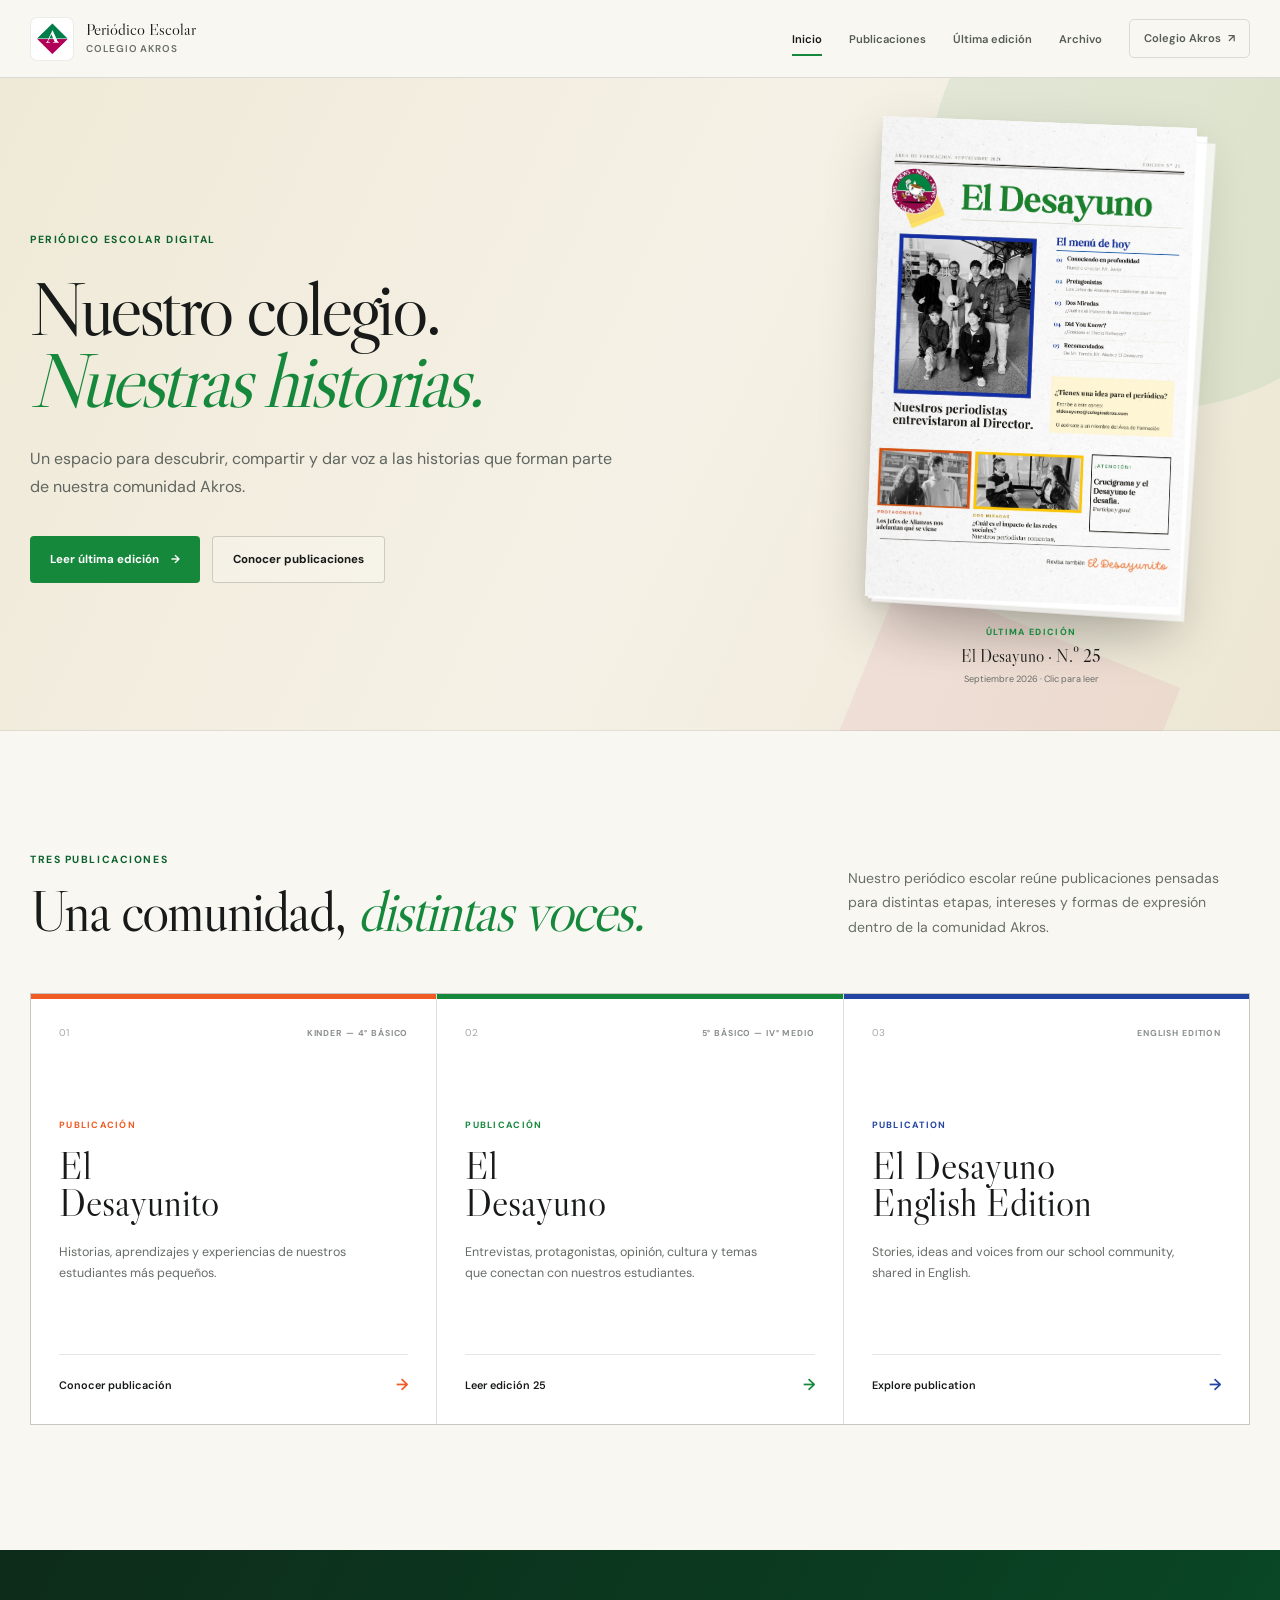
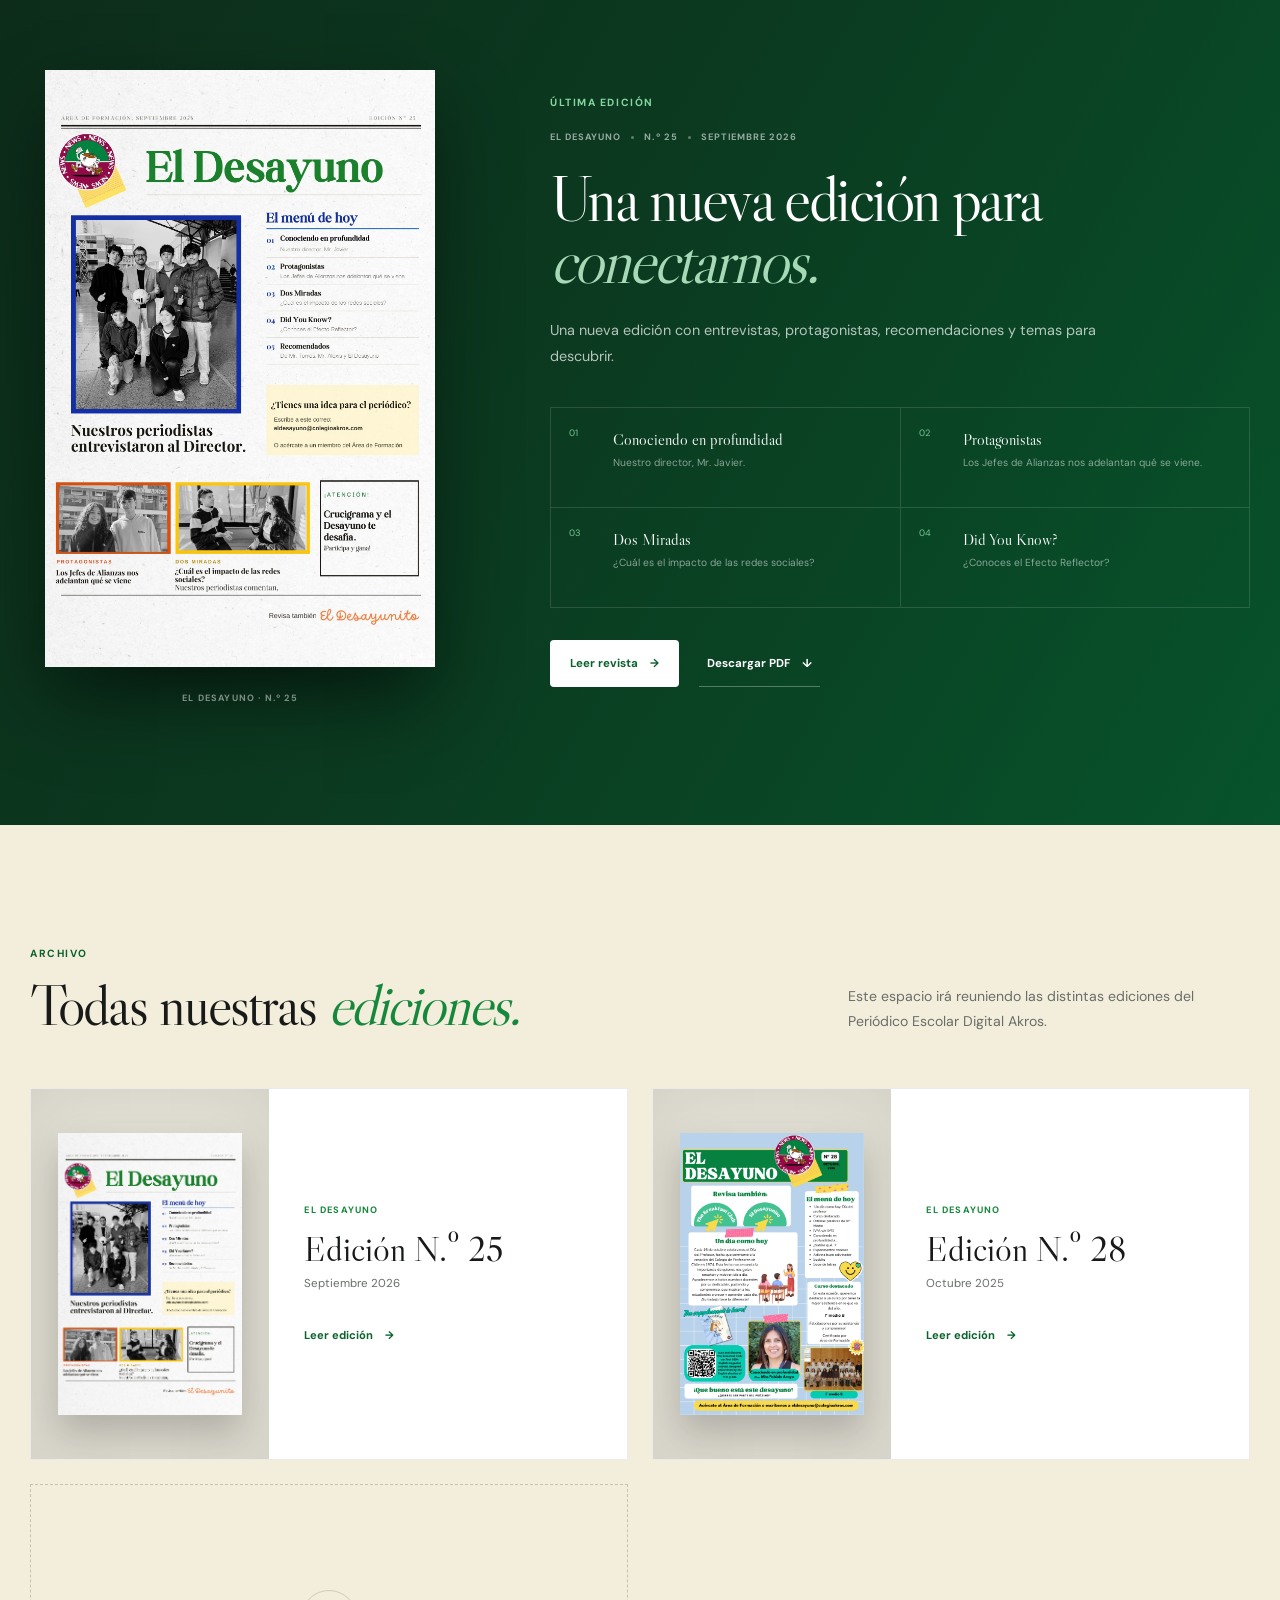
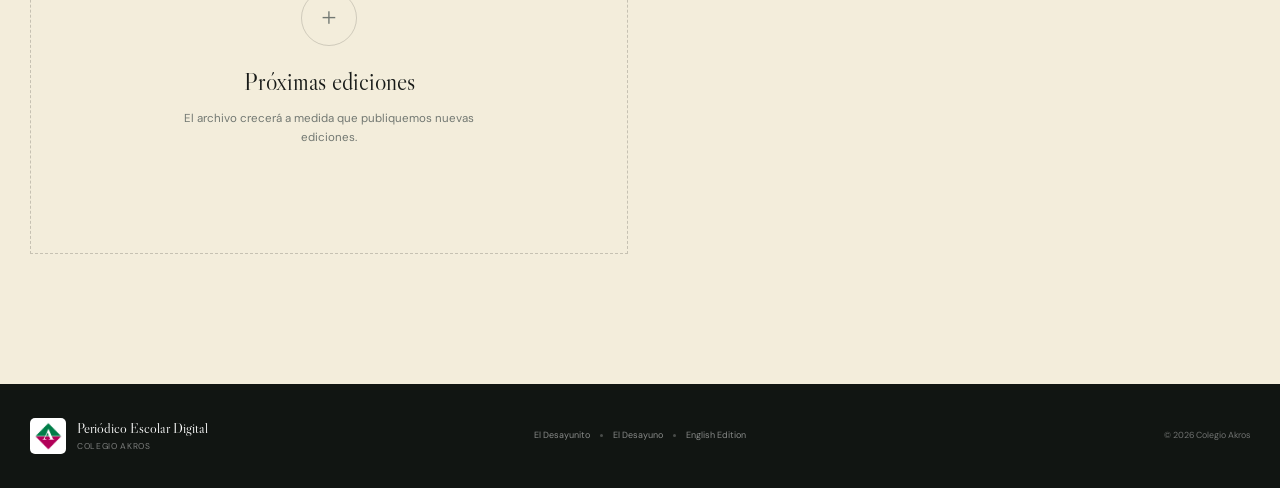
==== commit d3113fa9: "Sitio web Periódico Escolar Akros - versión inicial" ====
--- a/index.html
+++ b/index.html
@@ -304,17 +304,17 @@
             </div>
 
 
-            <div class="publication-card-footer">
-
-              <span>
-                Próximamente
-              </span>
-
-              <span class="card-arrow">
-                →
-              </span>
-
-            </div>
+<div class="publication-card-footer">
+
+  <a href="publicacion.html?publicacion=desayunito">
+    Conocer publicación
+  </a>
+
+  <span class="card-arrow">
+    →
+  </span>
+
+</div>
 
           </article>
 
@@ -362,7 +362,7 @@
             <div class="publication-card-footer">
 
               <a
-                href="revista.html?publicacion=desayuno&edicion=25"
+                href="publicacion.html?publicacion=desayuno"
               >
                 Leer edición 25
               </a>
@@ -415,15 +415,17 @@
             </div>
 
 
-            <div class="publication-card-footer">
-
-              <span>
-                Coming soon
-              </span>
-
-              <span class="card-arrow">
-                →
-              </span>
+<div class="publication-card-footer">
+
+  <a href="publicacion.html?publicacion=english">
+    Explore publication
+  </a>
+
+  <span class="card-arrow">
+    →
+  </span>
+
+</div>
 
             </div>
 
@@ -825,7 +827,8 @@
   </footer>
 
 
-  <script src="app.js"></script>
+<script src="ediciones.js"></script>
+<script src="app.js"></script>
 
 </body>
 
